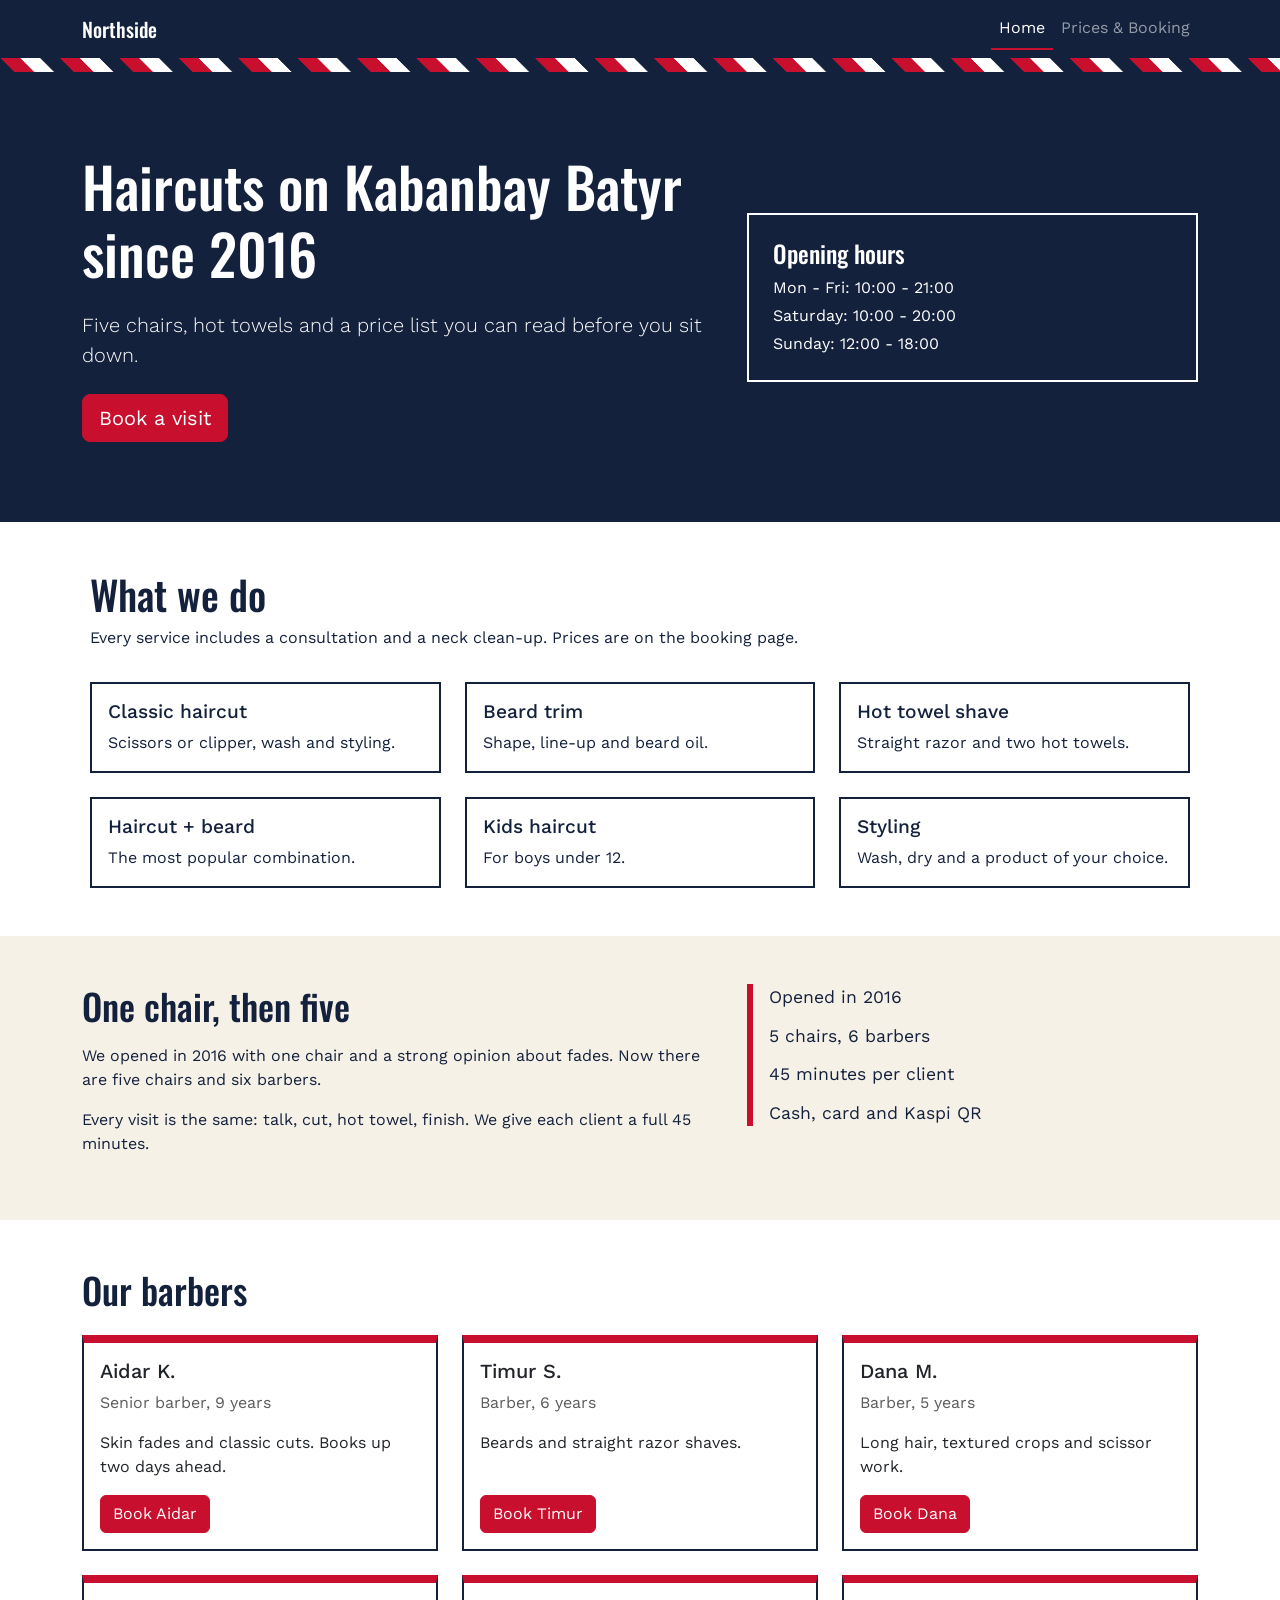
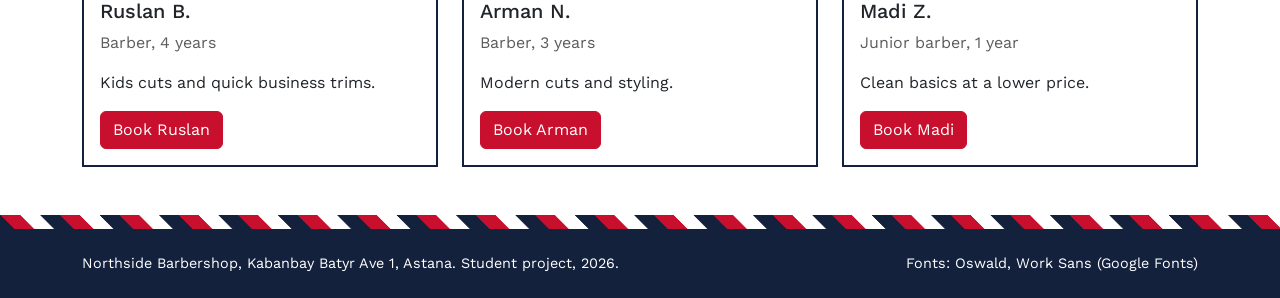
==== index.html @ 6f3d5072 "Initial website" ====
<!DOCTYPE html>
<html lang="en">
<head>
  <meta charset="UTF-8">
  <meta name="viewport" content="width=device-width, initial-scale=1">
  <title>Northside Barbershop | Astana</title>
  <link href="https://fonts.googleapis.com/css2?family=Oswald:wght@500&family=Work+Sans:wght@400;600&display=swap" rel="stylesheet">
  <link href="https://cdn.jsdelivr.net/npm/bootstrap@5.3.3/dist/css/bootstrap.min.css" rel="stylesheet">
  <link rel="stylesheet" href="css/style.css">
</head>
<body>

  <!-- ===== NAVBAR (Bootstrap). Same on both pages. Menu button on a phone, links in a row from 768px ===== -->
  <header>
    <nav class="navbar navbar-expand-md navbar-dark bg-dark-blue">
      <div class="container">
        <a class="navbar-brand" href="index.html">Northside</a>
        <button class="navbar-toggler" type="button" data-bs-toggle="collapse" data-bs-target="#menu" aria-label="Menu">
          <span class="navbar-toggler-icon"></span>
        </button>
        <div class="collapse navbar-collapse" id="menu">
          <ul class="navbar-nav ms-auto">
            <li class="nav-item"><a class="nav-link active" href="index.html">Home</a></li>
            <li class="nav-item"><a class="nav-link" href="booking.html">Prices &amp; Booking</a></li>
          </ul>
        </div>
      </div>
    </nav>
  </header>
  <div class="stripe"></div>

  <main>

    <!-- ===== HERO (Bootstrap grid): text 7 of 12 columns, hours 5 of 12 (from 768px) ===== -->
    <section class="hero">
      <div class="container">
        <div class="row align-items-center">
          <div class="col-12 col-md-7">
            <h1>Haircuts on Kabanbay Batyr since 2016</h1>
            <p class="lead my-4">Five chairs, hot towels and a price list you can read before you sit down.</p>
            <a href="booking.html#booking" class="btn btn-red btn-lg">Book a visit</a>
            <!-- d-md-none: this button is shown ONLY on a phone -->
            <a href="tel:+77000000000" class="btn btn-light btn-lg d-md-none">Call us</a>
          </div>
          <!-- d-none d-md-block: this box is HIDDEN on a phone -->
          <div class="col-md-5 d-none d-md-block">
            <div class="hours">
              <h2 class="h4">Opening hours</h2>
              <p class="mb-1">Mon - Fri: 10:00 - 21:00</p>
              <p class="mb-1">Saturday: 10:00 - 20:00</p>
              <p class="mb-0">Sunday: 12:00 - 18:00</p>
            </div>
          </div>
        </div>
      </div>
    </section>

    <!-- ===== SERVICES: my own CSS (Grid + media queries), NO Bootstrap classes here ===== -->
    <section class="services">
      <div class="services-box">
        <h2>What we do</h2>
        <p class="services-lead">Every service includes a consultation and a neck clean-up. Prices are on the booking page.</p>
        <div class="services-list">
          <div class="service"><h3>Classic haircut</h3><p>Scissors or clipper, wash and styling.</p></div>
          <div class="service"><h3>Beard trim</h3><p>Shape, line-up and beard oil.</p></div>
          <div class="service"><h3>Hot towel shave</h3><p>Straight razor and two hot towels.</p></div>
          <div class="service"><h3>Haircut + beard</h3><p>The most popular combination.</p></div>
          <div class="service"><h3>Kids haircut</h3><p>For boys under 12.</p></div>
          <div class="service"><h3>Styling</h3><p>Wash, dry and a product of your choice.</p></div>
        </div>
      </div>
    </section>

    <!-- ===== ABOUT (Bootstrap grid): 2 columns, one under another on a phone ===== -->
    <section class="py-5">
      <div class="container">
        <div class="row">
          <div class="col-12 col-md-7">
            <h2 class="mb-3">One chair, then five</h2>
            <p>We opened in 2016 with one chair and a strong opinion about fades. Now there are five chairs and six barbers.</p>
            <p>Every visit is the same: talk, cut, hot towel, finish. We give each client a full 45 minutes.</p>
          </div>
          <div class="col-12 col-md-5 mt-4 mt-md-0">
            <ul class="facts">
              <li>Opened in 2016</li>
              <li>5 chairs, 6 barbers</li>
              <li>45 minutes per client</li>
              <li>Cash, card and Kaspi QR</li>
            </ul>
          </div>
        </div>
      </div>
    </section>

    <!-- ===== BARBERS (Bootstrap cards): 1 per row on a phone, 2 from 768px, 3 from 992px ===== -->
    <section class="py-5 bg-white">
      <div class="container">
        <h2 class="mb-4">Our barbers</h2>
        <div class="row row-cols-1 row-cols-md-2 row-cols-lg-3 g-4">

          <div class="col">
            <div class="card barber h-100">
              <div class="card-body">
                <h3 class="h5">Aidar K.</h3>
                <p class="role">Senior barber, 9 years</p>
                <p>Skin fades and classic cuts. Books up two days ahead.</p>
                <a href="booking.html#booking" class="btn btn-red">Book Aidar</a>
              </div>
            </div>
          </div>

          <div class="col">
            <div class="card barber h-100">
              <div class="card-body">
                <h3 class="h5">Timur S.</h3>
                <p class="role">Barber, 6 years</p>
                <p>Beards and straight razor shaves.</p>
                <a href="booking.html#booking" class="btn btn-red">Book Timur</a>
              </div>
            </div>
          </div>

          <div class="col">
            <div class="card barber h-100">
              <div class="card-body">
                <h3 class="h5">Dana M.</h3>
                <p class="role">Barber, 5 years</p>
                <p>Long hair, textured crops and scissor work.</p>
                <a href="booking.html#booking" class="btn btn-red">Book Dana</a>
              </div>
            </div>
          </div>

          <div class="col">
            <div class="card barber h-100">
              <div class="card-body">
                <h3 class="h5">Ruslan B.</h3>
                <p class="role">Barber, 4 years</p>
                <p>Kids cuts and quick business trims.</p>
                <a href="booking.html#booking" class="btn btn-red">Book Ruslan</a>
              </div>
            </div>
          </div>

          <div class="col">
            <div class="card barber h-100">
              <div class="card-body">
                <h3 class="h5">Arman N.</h3>
                <p class="role">Barber, 3 years</p>
                <p>Modern cuts and styling.</p>
                <a href="booking.html#booking" class="btn btn-red">Book Arman</a>
              </div>
            </div>
          </div>

          <div class="col">
            <div class="card barber h-100">
              <div class="card-body">
                <h3 class="h5">Madi Z.</h3>
                <p class="role">Junior barber, 1 year</p>
                <p>Clean basics at a lower price.</p>
                <a href="booking.html#booking" class="btn btn-red">Book Madi</a>
              </div>
            </div>
          </div>

        </div>
      </div>
    </section>

  </main>

  <!-- ===== FOOTER ===== -->
  <div class="stripe"></div>
  <footer>
    <div class="container d-flex flex-column flex-md-row justify-content-between gap-2">
      <span>Northside Barbershop, Kabanbay Batyr Ave 1, Astana. Student project, 2026.</span>
      <span>Fonts: Oswald, Work Sans (Google Fonts)</span>
    </div>
  </footer>

  <script src="https://cdn.jsdelivr.net/npm/bootstrap@5.3.3/dist/js/bootstrap.bundle.min.js"></script>
</body>
</html>
---- css/style.css ----
/* =====================================================
   Northside Barbershop - one stylesheet for both pages.
   The order of this file = the order of the page from top to bottom.

   1. Colors and fonts
   2. Navbar and buttons
   3. Stripe (barber pole, animated)
   4. Hero
   5. Services   <- my own Grid + media queries
   6. About
   7. Barbers
   8. Prices (table)
   9. Booking (form and contacts)
   10. FAQ
   11. Footer
   ===================================================== */


/* ---------- 1. Colors and fonts ---------- */
body {
  font-family: "Work Sans", Arial, sans-serif;
  background-color: #f6f1e7;
  color: #14213d;
}

/* headings use the second font */
h1, h2, legend, .navbar-brand {
  font-family: "Oswald", Arial, sans-serif;
  font-weight: 500;
}
h1 { font-size: 2.25rem; }
h2 { font-size: 1.75rem; }


/* ---------- 2. Navbar and buttons ---------- */
.bg-dark-blue {
  background-color: #14213d;
}

.btn-red {
  background-color: #c8102e;
  border-color: #c8102e;
  color: white;
  transition: 0.3s;          /* the color changes smoothly */
}
.btn-red:hover {
  background-color: #14213d;
  border-color: #14213d;
  color: white;
}

/* link of the current page */
.nav-link.active {
  border-bottom: 2px solid #c8102e;
}


/* ---------- 3. Stripe: barber pole with a running animation ---------- */
.stripe {
  height: 14px;
  /* red, white and blue stripes, 14px each */
  background: repeating-linear-gradient(
    45deg,
    #c8102e 0px, #c8102e 14px,
    white 14px, white 28px,
    #14213d 28px, #14213d 42px
  );
  background-size: 59.4px 59.4px;               /* size of one pattern */
  animation: stripe-move 1.5s linear infinite;  /* run "stripe-move" again and again */
}

/* the animation: move the stripes to the right by one pattern */
@keyframes stripe-move {
  to { background-position: 59.4px 0; }
}


/* ---------- 4. Hero ---------- */
.hero {
  background-color: #14213d;
  color: white;
  padding: 3rem 0;
}

/* opening hours box (hidden on a phone in the HTML) */
.hours {
  border: 2px solid white;
  padding: 1.5rem;
}


/* ---------- 5. Services: my own CSS Grid + media queries ----------
   Mobile-first: the base styles are for a phone (1 column).
   Then @media (min-width) changes the layout on wider screens. */

/* phone: 1 column */
.services {
  background-color: white;
  padding: 3rem 1rem;
}
.services-box {
  max-width: 1100px;
  margin: 0 auto;
}
.services h2 {
  text-align: center;
}
.services-lead {
  text-align: center;
}
.services-list {
  display: grid;
  grid-template-columns: 1fr;
  gap: 1rem;
  margin-top: 2rem;
}
.service {
  border: 2px solid #14213d;
  padding: 1rem;
}
.service h3 {
  font-size: 1.2rem;
}
.service p {
  margin: 0;
}

/* tablet: 2 columns */
@media (min-width: 768px) {
  .services-list {
    grid-template-columns: 1fr 1fr;
    gap: 1.5rem;
  }
}

/* laptop: 3 columns, bigger heading on the left */
@media (min-width: 1024px) {
  .services-list {
    grid-template-columns: 1fr 1fr 1fr;
  }
  .services h2 {
    font-size: 2.5rem;
    text-align: left;
  }
  .services-lead {
    text-align: left;
  }
}


/* ---------- 6. About ---------- */
.facts {
  list-style: none;
  padding-left: 1rem;
  margin: 0;
  border-left: 6px solid #c8102e;
}
.facts li {
  margin-bottom: 0.75rem;
  font-size: 1.1rem;
}


/* ---------- 7. Barbers (Bootstrap cards with my colors) ---------- */
.barber {
  border: 2px solid #14213d;
  border-top: 8px solid #c8102e;
  border-radius: 0;
  transition: 0.3s;
}
/* hover: the border and the background change smoothly */
.barber:hover {
  border-color: #c8102e;
  background-color: #f6f1e7;
}
/* Flexbox: the button goes to the bottom of every card */
.barber .card-body {
  display: flex;
  flex-direction: column;
}
.barber .btn {
  margin-top: auto;
  align-self: flex-start;
}
.role {
  color: #5c5c5c;
}


/* ---------- 8. Prices (table) ---------- */
table {
  width: 100%;
  border-collapse: collapse;
  background-color: white;
}
th, td {
  padding: 0.75rem;
  text-align: left;
  border: 1px solid #14213d;
}
thead th {
  background-color: #14213d;
  color: white;
}
td:last-child {
  text-align: right;        /* prices on the right */
}
tbody tr:hover {
  background-color: #f6f1e7;
}
tfoot td {
  font-weight: 600;
  background-color: #f6f1e7;
}


/* ---------- 9. Booking: form and contacts ---------- */
fieldset {
  border: 2px solid #14213d;
  padding: 1rem 1.25rem;
}
legend {
  font-size: 1.25rem;
}

/* visible focus: the active field gets a red border */
.form-control:focus,
.form-select:focus {
  border-color: #c8102e;
  box-shadow: 0 0 0 3px #f2b8c0;
}
.form-check-input:checked {
  background-color: #c8102e;
  border-color: #c8102e;
}

.contacts {
  background-color: #14213d;
  color: white;
  padding: 1.5rem;
}
/* Flexbox: the day is on the left, the time is on the right */
.hours-line {
  display: flex;
  justify-content: space-between;
  margin-bottom: 0.5rem;
}


/* ---------- 10. FAQ (Bootstrap accordion with my colors) ---------- */
.accordion-button:not(.collapsed) {
  background-color: #f6f1e7;
  color: #14213d;
}


/* ---------- 11. Footer ---------- */
footer {
  background-color: #14213d;
  color: white;
  padding: 1.5rem 0;
  font-size: 0.9rem;
}


/* ---------- Bigger screens (laptop, from 992px) ---------- */
@media (min-width: 992px) {
  h1 { font-size: 3.5rem; }
  h2 { font-size: 2.25rem; }
  .hero { padding: 5rem 0; }
}
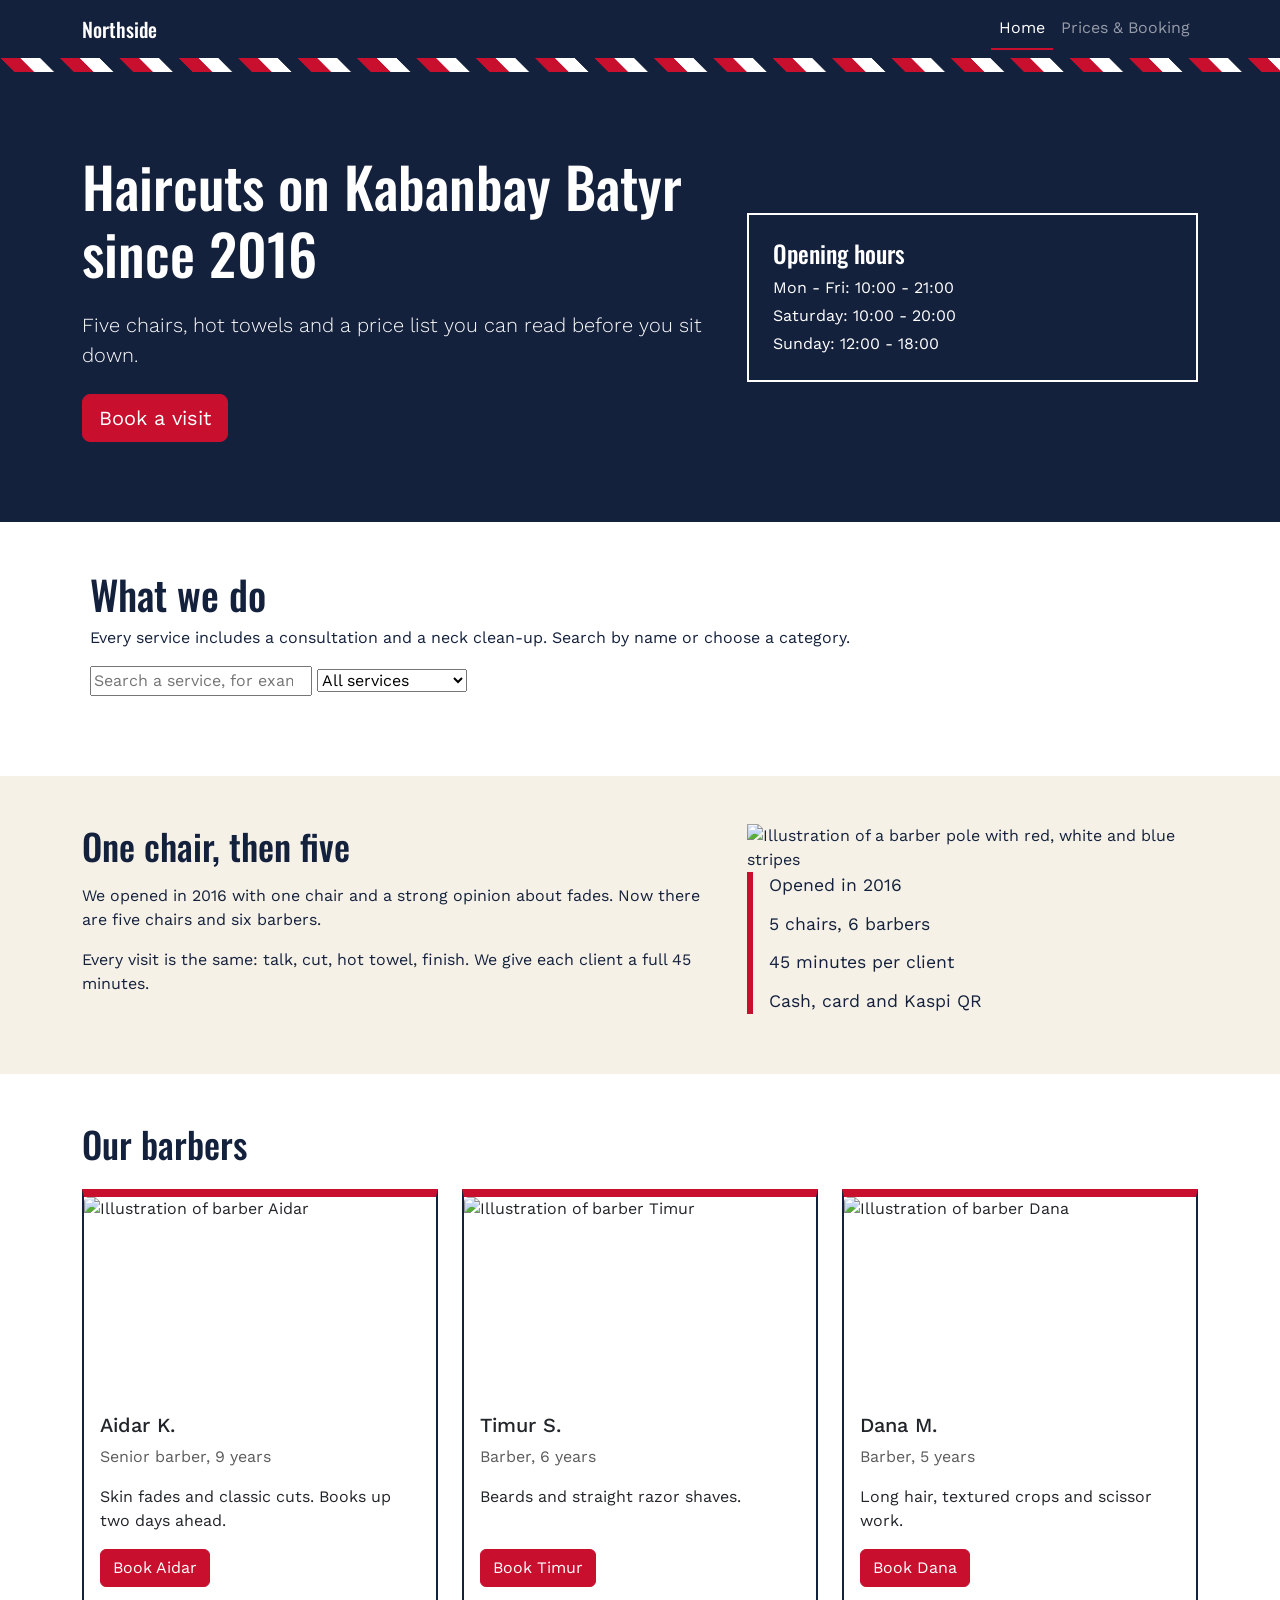
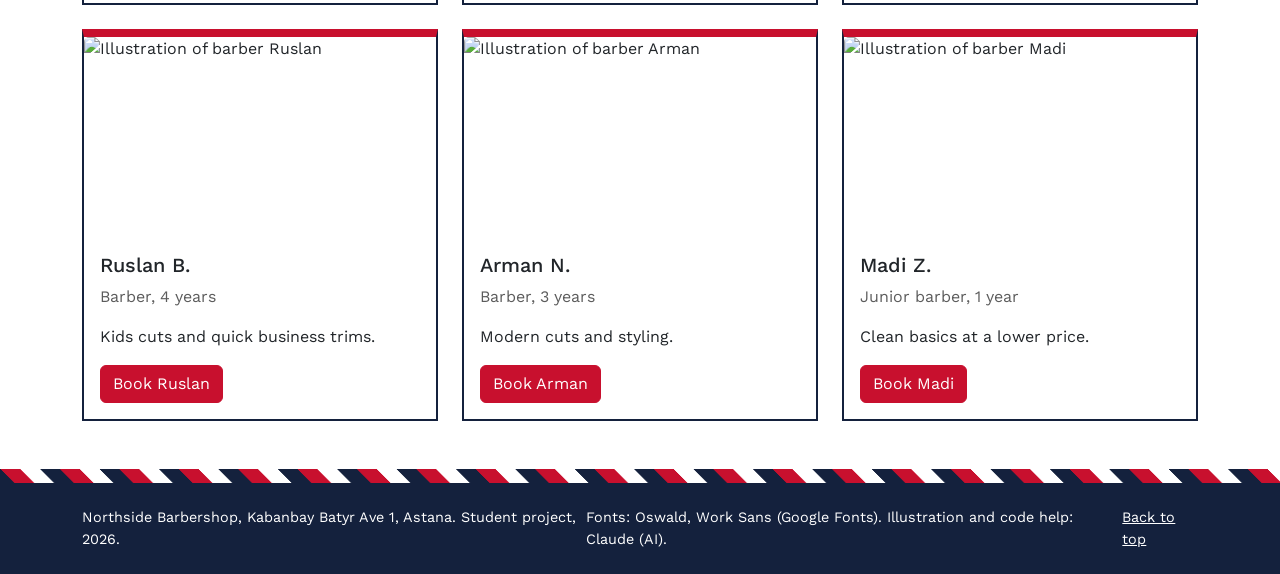
==== commit d8a1bbab: "commit new booking and index" ====
--- a/index.html
+++ b/index.html
@@ -11,7 +11,7 @@
 <body>
 
   <!-- ===== NAVBAR (Bootstrap). Same on both pages. Menu button on a phone, links in a row from 768px ===== -->
-  <header>
+  <header id="top">
     <nav class="navbar navbar-expand-md navbar-dark bg-dark-blue">
       <div class="container">
         <a class="navbar-brand" href="index.html">Northside</a>
@@ -55,19 +55,23 @@
       </div>
     </section>
 
-    <!-- ===== SERVICES: my own CSS (Grid + media queries), NO Bootstrap classes here ===== -->
+    <!-- ===== SERVICES: my own CSS (Grid + media queries), NO Bootstrap classes here.
+         The cards are NOT written here: home.js builds them from the array in services.js ===== -->
     <section class="services">
       <div class="services-box">
         <h2>What we do</h2>
-        <p class="services-lead">Every service includes a consultation and a neck clean-up. Prices are on the booking page.</p>
-        <div class="services-list">
-          <div class="service"><h3>Classic haircut</h3><p>Scissors or clipper, wash and styling.</p></div>
-          <div class="service"><h3>Beard trim</h3><p>Shape, line-up and beard oil.</p></div>
-          <div class="service"><h3>Hot towel shave</h3><p>Straight razor and two hot towels.</p></div>
-          <div class="service"><h3>Haircut + beard</h3><p>The most popular combination.</p></div>
-          <div class="service"><h3>Kids haircut</h3><p>For boys under 12.</p></div>
-          <div class="service"><h3>Styling</h3><p>Wash, dry and a product of your choice.</p></div>
-        </div>
+        <p class="services-lead">Every service includes a consultation and a neck clean-up. Search by name or choose a category.</p>
+        <div class="services-tools">
+          <input type="search" id="service-search" class="tool" placeholder="Search a service, for example beard" aria-label="Search a service">
+          <select id="service-category" class="tool" aria-label="Choose a category">
+            <option value="all">All services</option>
+            <option value="haircut">Haircuts</option>
+            <option value="beard">Beard and shave</option>
+            <option value="styling">Styling</option>
+          </select>
+        </div>
+        <div id="services-list" class="services-list"></div>
+        <p id="no-result" class="no-result" hidden>Nothing found. Try another word or choose "All services".</p>
       </div>
     </section>
 
@@ -81,12 +85,16 @@
             <p>Every visit is the same: talk, cut, hot towel, finish. We give each client a full 45 minutes.</p>
           </div>
           <div class="col-12 col-md-5 mt-4 mt-md-0">
-            <ul class="facts">
-              <li>Opened in 2016</li>
-              <li>5 chairs, 6 barbers</li>
-              <li>45 minutes per client</li>
-              <li>Cash, card and Kaspi QR</li>
-            </ul>
+            <!-- own Flexbox: the picture and the list are in one line -->
+            <div class="about-side">
+              <img src="images/barber-pole.svg" alt="Illustration of a barber pole with red, white and blue stripes" class="pole" width="80" height="200">
+              <ul class="facts">
+                <li>Opened in 2016</li>
+                <li>5 chairs, 6 barbers</li>
+                <li>45 minutes per client</li>
+                <li>Cash, card and Kaspi QR</li>
+              </ul>
+            </div>
           </div>
         </div>
       </div>
@@ -100,7 +108,8 @@
 
           <div class="col">
             <div class="card barber h-100">
-              <div class="card-body">
+              <img src="images/barbers/aidar.svg" class="card-img-top barber-photo" alt="Illustration of barber Aidar" width="200" height="200">
+                <div class="card-body">
                 <h3 class="h5">Aidar K.</h3>
                 <p class="role">Senior barber, 9 years</p>
                 <p>Skin fades and classic cuts. Books up two days ahead.</p>
@@ -111,7 +120,8 @@
 
           <div class="col">
             <div class="card barber h-100">
-              <div class="card-body">
+              <img src="images/barbers/timur.svg" class="card-img-top barber-photo" alt="Illustration of barber Timur" width="200" height="200">
+                <div class="card-body">
                 <h3 class="h5">Timur S.</h3>
                 <p class="role">Barber, 6 years</p>
                 <p>Beards and straight razor shaves.</p>
@@ -122,7 +132,8 @@
 
           <div class="col">
             <div class="card barber h-100">
-              <div class="card-body">
+              <img src="images/barbers/dana.svg" class="card-img-top barber-photo" alt="Illustration of barber Dana" width="200" height="200">
+                <div class="card-body">
                 <h3 class="h5">Dana M.</h3>
                 <p class="role">Barber, 5 years</p>
                 <p>Long hair, textured crops and scissor work.</p>
@@ -133,7 +144,8 @@
 
           <div class="col">
             <div class="card barber h-100">
-              <div class="card-body">
+              <img src="images/barbers/ruslan.svg" class="card-img-top barber-photo" alt="Illustration of barber Ruslan" width="200" height="200">
+                <div class="card-body">
                 <h3 class="h5">Ruslan B.</h3>
                 <p class="role">Barber, 4 years</p>
                 <p>Kids cuts and quick business trims.</p>
@@ -144,7 +156,8 @@
 
           <div class="col">
             <div class="card barber h-100">
-              <div class="card-body">
+              <img src="images/barbers/arman.svg" class="card-img-top barber-photo" alt="Illustration of barber Arman" width="200" height="200">
+                <div class="card-body">
                 <h3 class="h5">Arman N.</h3>
                 <p class="role">Barber, 3 years</p>
                 <p>Modern cuts and styling.</p>
@@ -155,7 +168,8 @@
 
           <div class="col">
             <div class="card barber h-100">
-              <div class="card-body">
+              <img src="images/barbers/madi.svg" class="card-img-top barber-photo" alt="Illustration of barber Madi" width="200" height="200">
+                <div class="card-body">
                 <h3 class="h5">Madi Z.</h3>
                 <p class="role">Junior barber, 1 year</p>
                 <p>Clean basics at a lower price.</p>
@@ -175,10 +189,15 @@
   <footer>
     <div class="container d-flex flex-column flex-md-row justify-content-between gap-2">
       <span>Northside Barbershop, Kabanbay Batyr Ave 1, Astana. Student project, 2026.</span>
-      <span>Fonts: Oswald, Work Sans (Google Fonts)</span>
+      <span>Fonts: Oswald, Work Sans (Google Fonts). Illustration and code help: Claude (AI).</span>
+      <a href="#top" class="scroll-link text-white">Back to top</a>
     </div>
   </footer>
 
+  <script src="https://code.jquery.com/jquery-3.7.1.min.js"></script>
   <script src="https://cdn.jsdelivr.net/npm/bootstrap@5.3.3/dist/js/bootstrap.bundle.min.js"></script>
+  <script src="js/services.js"></script>
+  <script src="js/main.js"></script>
+  <script src="js/home.js"></script>
 </body>
 </html>
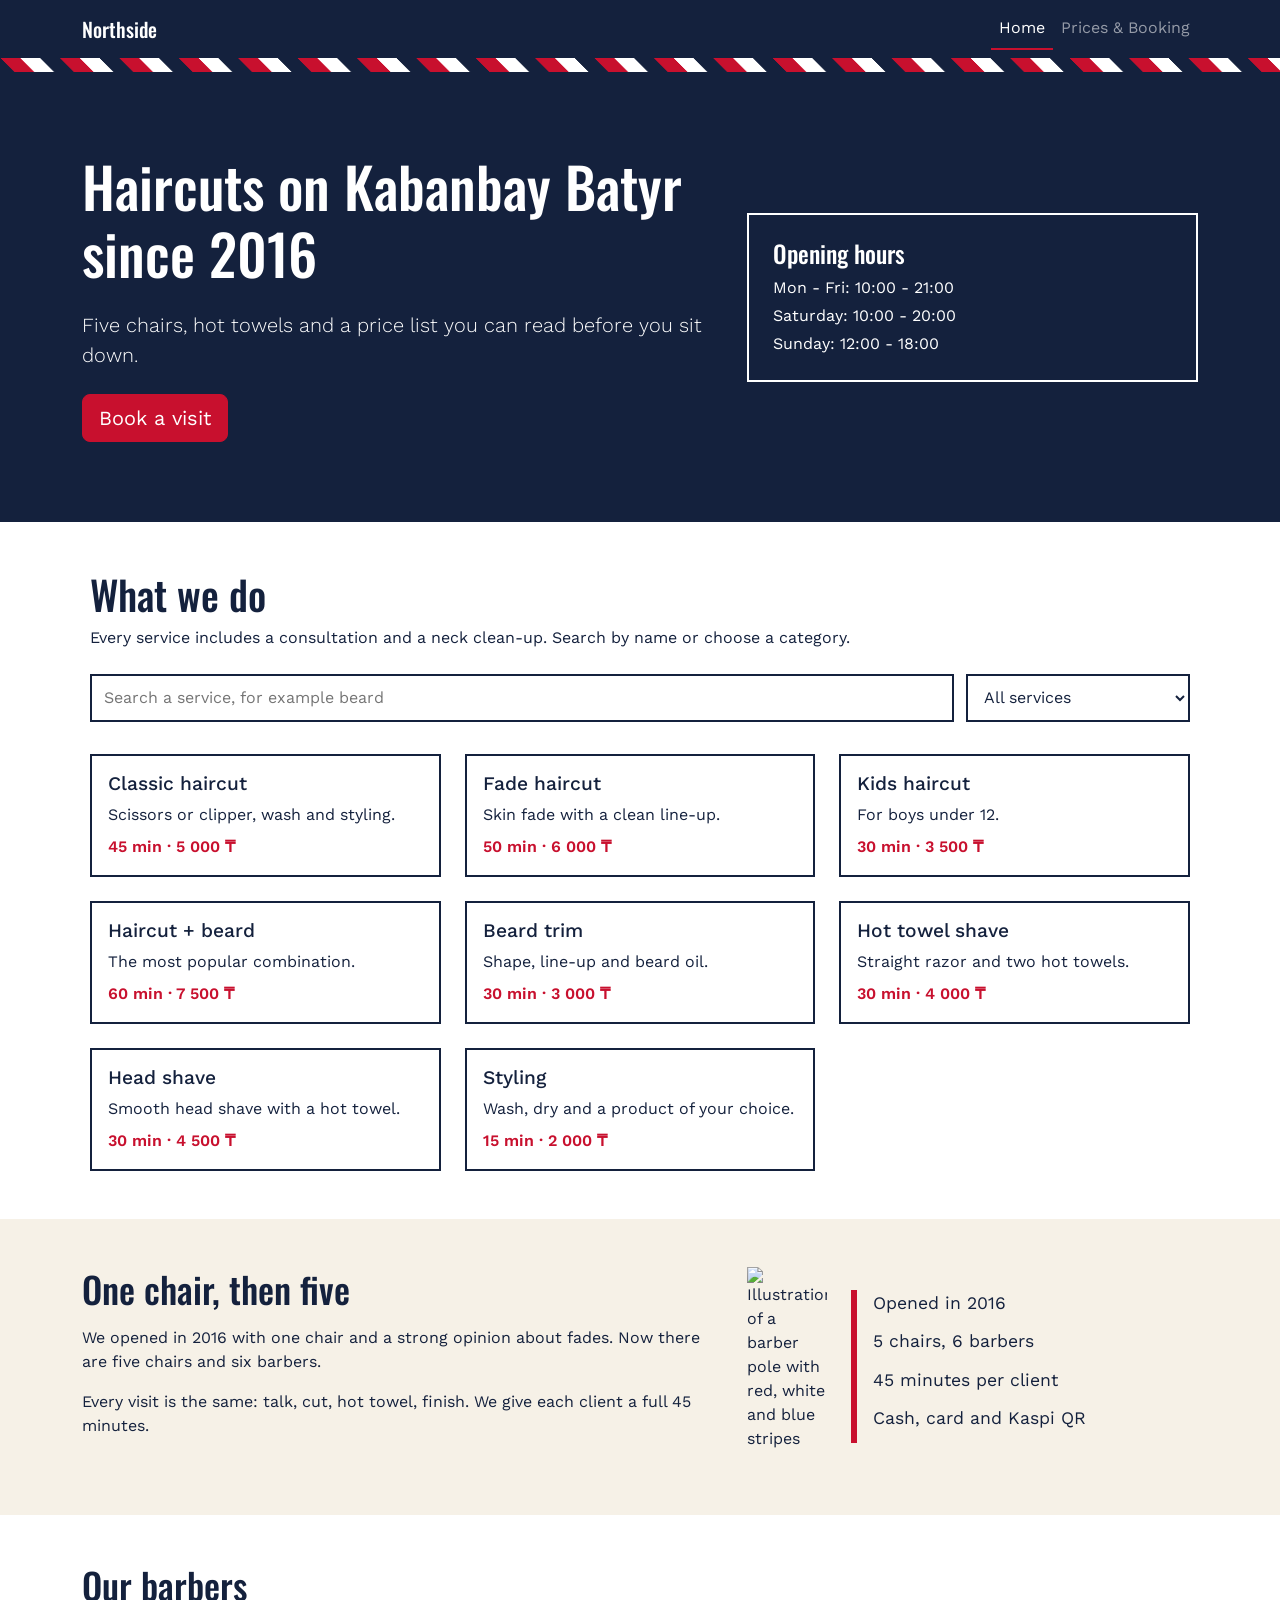
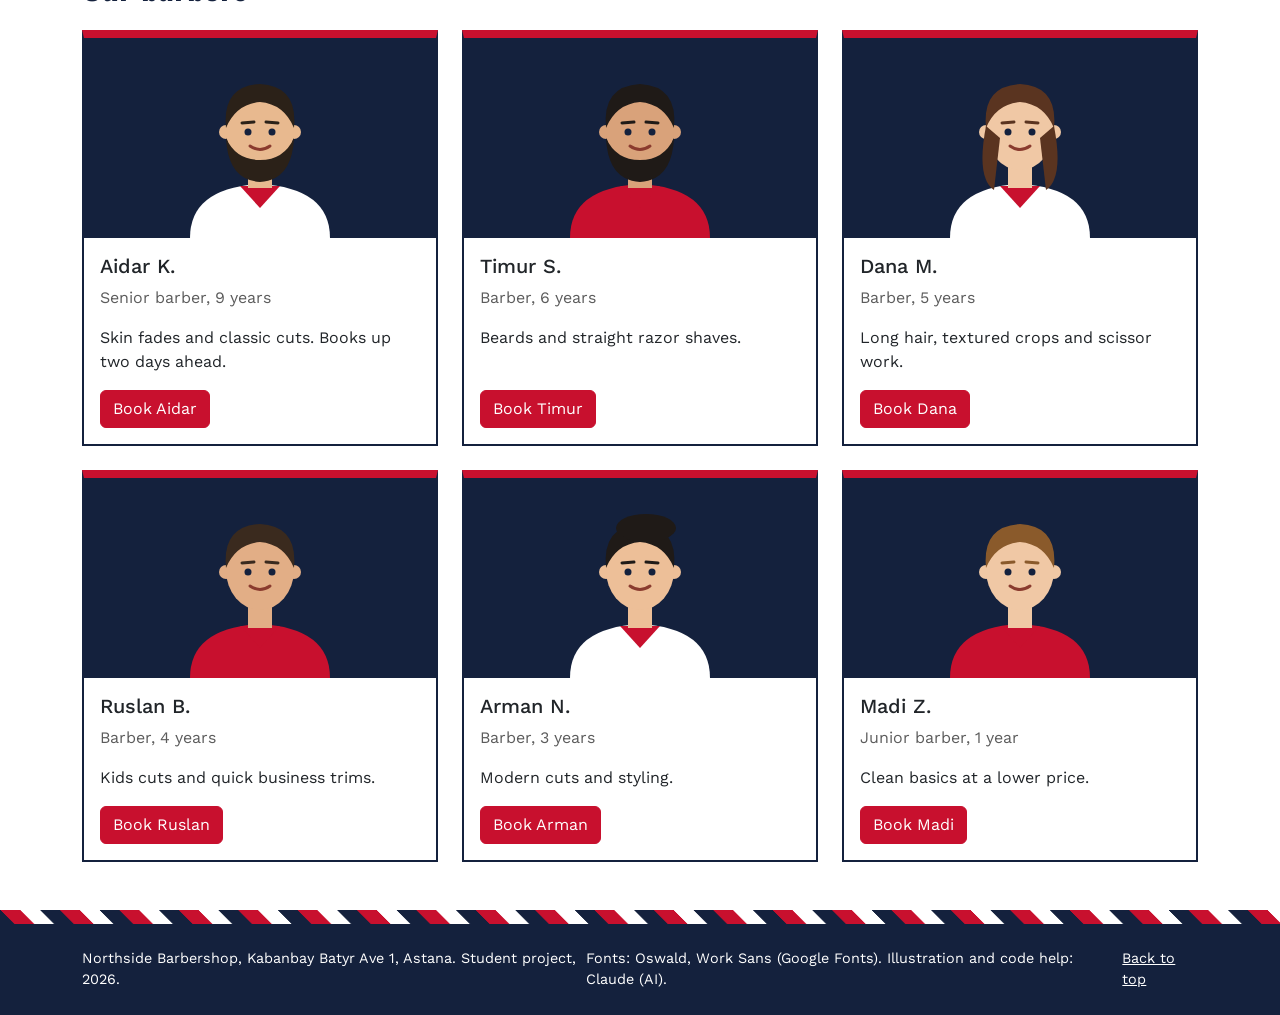
==== commit a294f23a: "some correction for images" ====
--- a/index.html
+++ b/index.html
@@ -108,7 +108,7 @@
 
           <div class="col">
             <div class="card barber h-100">
-              <img src="images/barbers/aidar.svg" class="card-img-top barber-photo" alt="Illustration of barber Aidar" width="200" height="200">
+              <img src="images/aidar.svg" class="card-img-top barber-photo" alt="Illustration of barber Aidar" width="200" height="200">
                 <div class="card-body">
                 <h3 class="h5">Aidar K.</h3>
                 <p class="role">Senior barber, 9 years</p>
@@ -120,7 +120,7 @@
 
           <div class="col">
             <div class="card barber h-100">
-              <img src="images/barbers/timur.svg" class="card-img-top barber-photo" alt="Illustration of barber Timur" width="200" height="200">
+              <img src="images/timur.svg" class="card-img-top barber-photo" alt="Illustration of barber Timur" width="200" height="200">
                 <div class="card-body">
                 <h3 class="h5">Timur S.</h3>
                 <p class="role">Barber, 6 years</p>
@@ -132,7 +132,7 @@
 
           <div class="col">
             <div class="card barber h-100">
-              <img src="images/barbers/dana.svg" class="card-img-top barber-photo" alt="Illustration of barber Dana" width="200" height="200">
+              <img src="images/dana.svg" class="card-img-top barber-photo" alt="Illustration of barber Dana" width="200" height="200">
                 <div class="card-body">
                 <h3 class="h5">Dana M.</h3>
                 <p class="role">Barber, 5 years</p>
@@ -144,7 +144,7 @@
 
           <div class="col">
             <div class="card barber h-100">
-              <img src="images/barbers/ruslan.svg" class="card-img-top barber-photo" alt="Illustration of barber Ruslan" width="200" height="200">
+              <img src="images/ruslan.svg" class="card-img-top barber-photo" alt="Illustration of barber Ruslan" width="200" height="200">
                 <div class="card-body">
                 <h3 class="h5">Ruslan B.</h3>
                 <p class="role">Barber, 4 years</p>
@@ -156,7 +156,7 @@
 
           <div class="col">
             <div class="card barber h-100">
-              <img src="images/barbers/arman.svg" class="card-img-top barber-photo" alt="Illustration of barber Arman" width="200" height="200">
+              <img src="images/arman.svg" class="card-img-top barber-photo" alt="Illustration of barber Arman" width="200" height="200">
                 <div class="card-body">
                 <h3 class="h5">Arman N.</h3>
                 <p class="role">Barber, 3 years</p>
@@ -168,7 +168,7 @@
 
           <div class="col">
             <div class="card barber h-100">
-              <img src="images/barbers/madi.svg" class="card-img-top barber-photo" alt="Illustration of barber Madi" width="200" height="200">
+              <img src="images/madi.svg" class="card-img-top barber-photo" alt="Illustration of barber Madi" width="200" height="200">
                 <div class="card-body">
                 <h3 class="h5">Madi Z.</h3>
                 <p class="role">Junior barber, 1 year</p>
--- a/css/style.css
+++ b/css/style.css
@@ -13,6 +13,7 @@
    9. Booking (form and contacts)
    10. FAQ
    11. Footer
+   12. Endterm: search, focus, form states, messages, picture
    ===================================================== */
 
 
@@ -263,6 +264,118 @@
 }
 
 
+/* ---------- 12. Endterm: search, focus, form states, messages, picture ---------- */
+
+/* jQuery makes the smooth scroll, so the browser's own smooth scroll must be off */
+:root {
+  scroll-behavior: auto;
+}
+
+/* visible focus when the visitor uses the Tab key */
+a:focus-visible,
+button:focus-visible,
+.tool:focus-visible {
+  outline: 3px solid #c8102e;
+  outline-offset: 3px;
+}
+.navbar a:focus-visible,
+.navbar-toggler:focus-visible,
+.hero a:focus-visible,
+footer a:focus-visible {
+  outline-color: white;     /* red is hard to see on dark blue */
+}
+
+/* services: search field and category (Flexbox) */
+.services-tools {
+  display: flex;
+  flex-direction: column;      /* phone: one under another */
+  gap: 0.75rem;
+  margin-top: 1.5rem;
+}
+.tool {
+  border: 2px solid #14213d;
+  border-radius: 0;
+  padding: 0.6rem 0.75rem;
+  font: inherit;
+  color: #14213d;
+  background-color: white;
+}
+.tool:focus {
+  border-color: #c8102e;
+}
+@media (min-width: 768px) {
+  .services-tools { flex-direction: row; }   /* tablet and laptop: in one line */
+  .services-tools input { flex: 1; }
+  .services-tools select { width: 14rem; }
+}
+
+/* service cards (made by home.js) */
+.service {
+  transition: 0.3s;
+}
+.service:hover {
+  border-color: #c8102e;
+  background-color: #f6f1e7;
+}
+.service .service-meta {
+  margin-top: 0.5rem;
+  font-weight: 600;
+  color: #c8102e;
+}
+.no-result {
+  text-align: center;
+  margin-top: 2rem;
+  font-size: 1.1rem;
+}
+
+/* form: error state (the classes is-invalid / invalid-feedback are from Bootstrap) */
+.form-control.is-invalid,
+.form-select.is-invalid {
+  border-color: #c8102e;
+}
+.invalid-feedback {
+  color: #c8102e;
+  font-weight: 600;
+}
+
+/* price under the service field */
+.summary {
+  border-left: 6px solid #c8102e;
+  padding-left: 1rem;
+  font-weight: 600;
+  margin-bottom: 1rem;
+}
+
+/* success message: hidden at the start, jQuery shows it */
+.success-box {
+  display: none;
+  margin-top: 1.5rem;
+  padding: 1rem 1.25rem;
+  background-color: #f6f1e7;
+  border: 2px solid #14213d;
+  border-left: 8px solid #c8102e;
+}
+
+/* barber pictures: the picture has the same dark blue background as the strip around it */
+.barber-photo {
+  height: 200px;
+  object-fit: contain;
+  background-color: #14213d;
+  border-radius: 0;
+}
+
+/* About: picture and facts in one line (Flexbox) */
+.about-side {
+  display: flex;
+  align-items: center;
+  gap: 1.5rem;
+}
+.pole {
+  width: 80px;
+  height: auto;
+}
+
+
 /* ---------- Bigger screens (laptop, from 992px) ---------- */
 @media (min-width: 992px) {
   h1 { font-size: 3.5rem; }
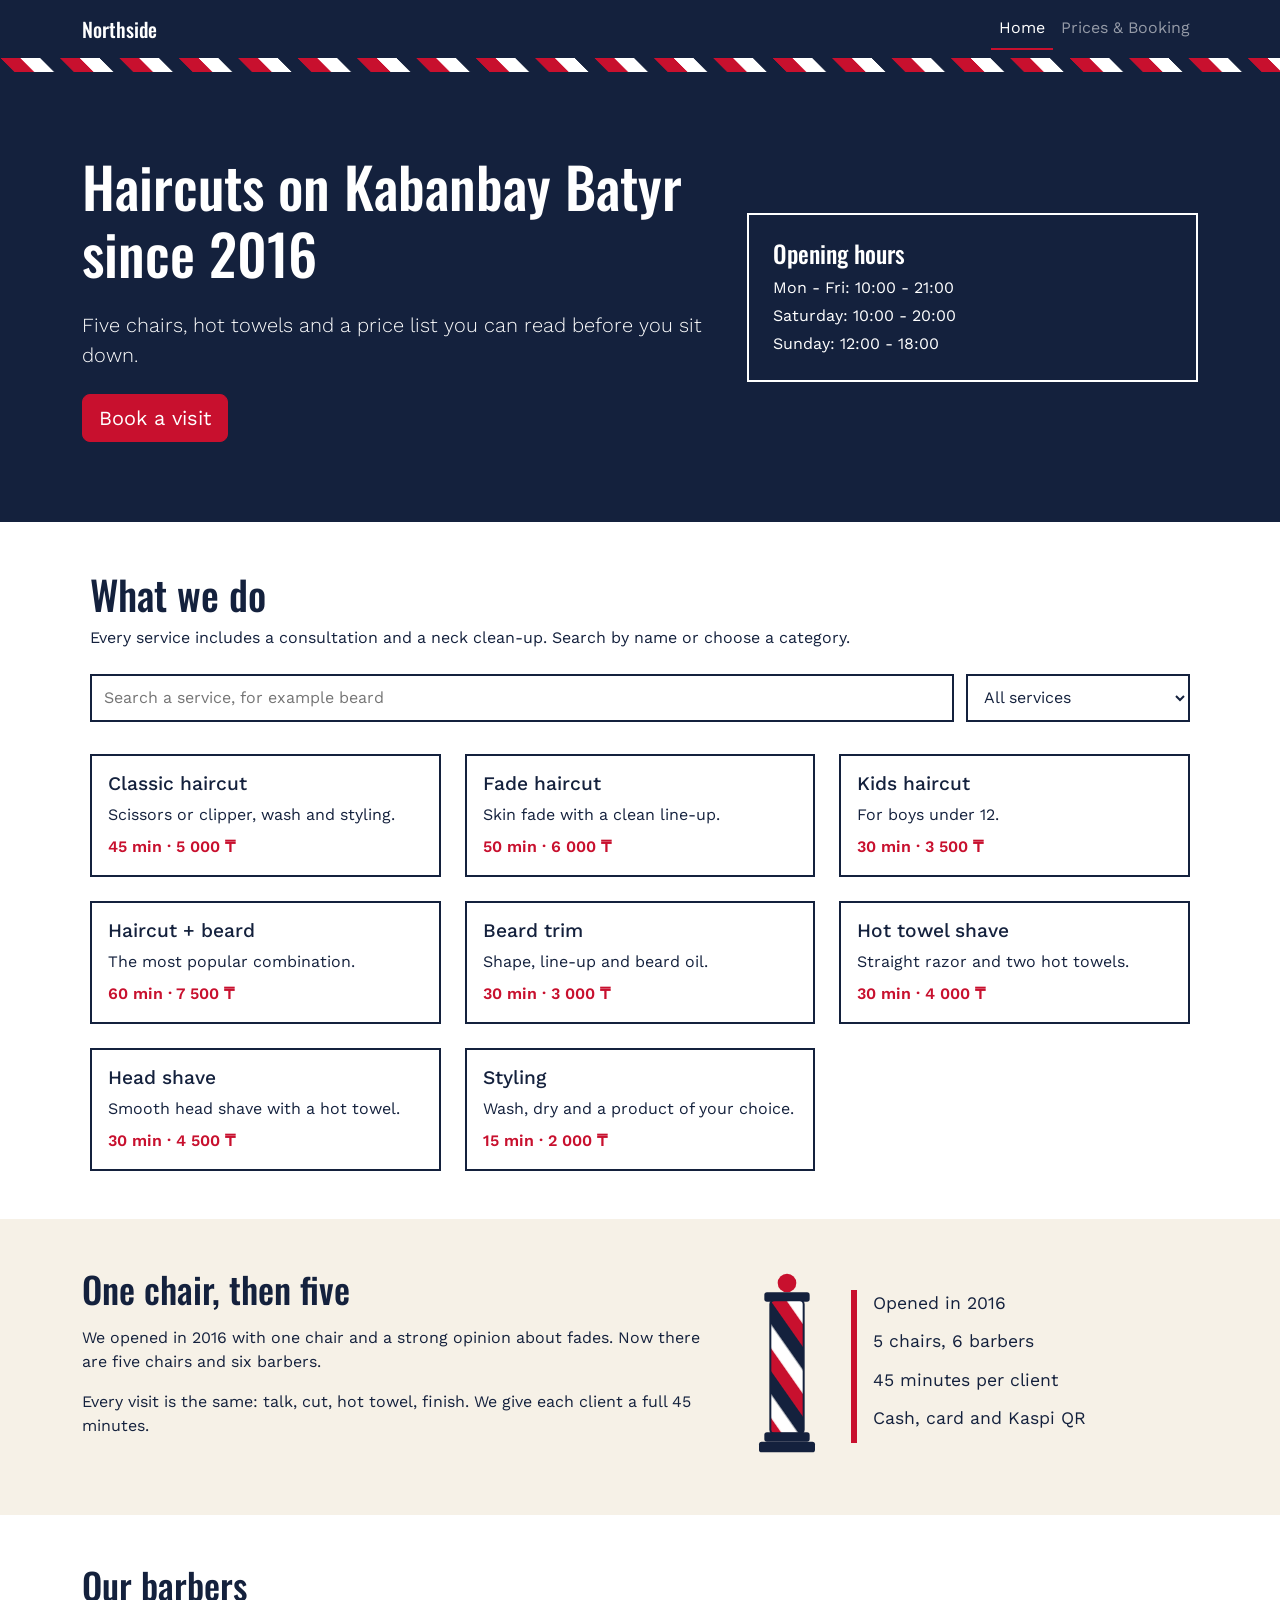
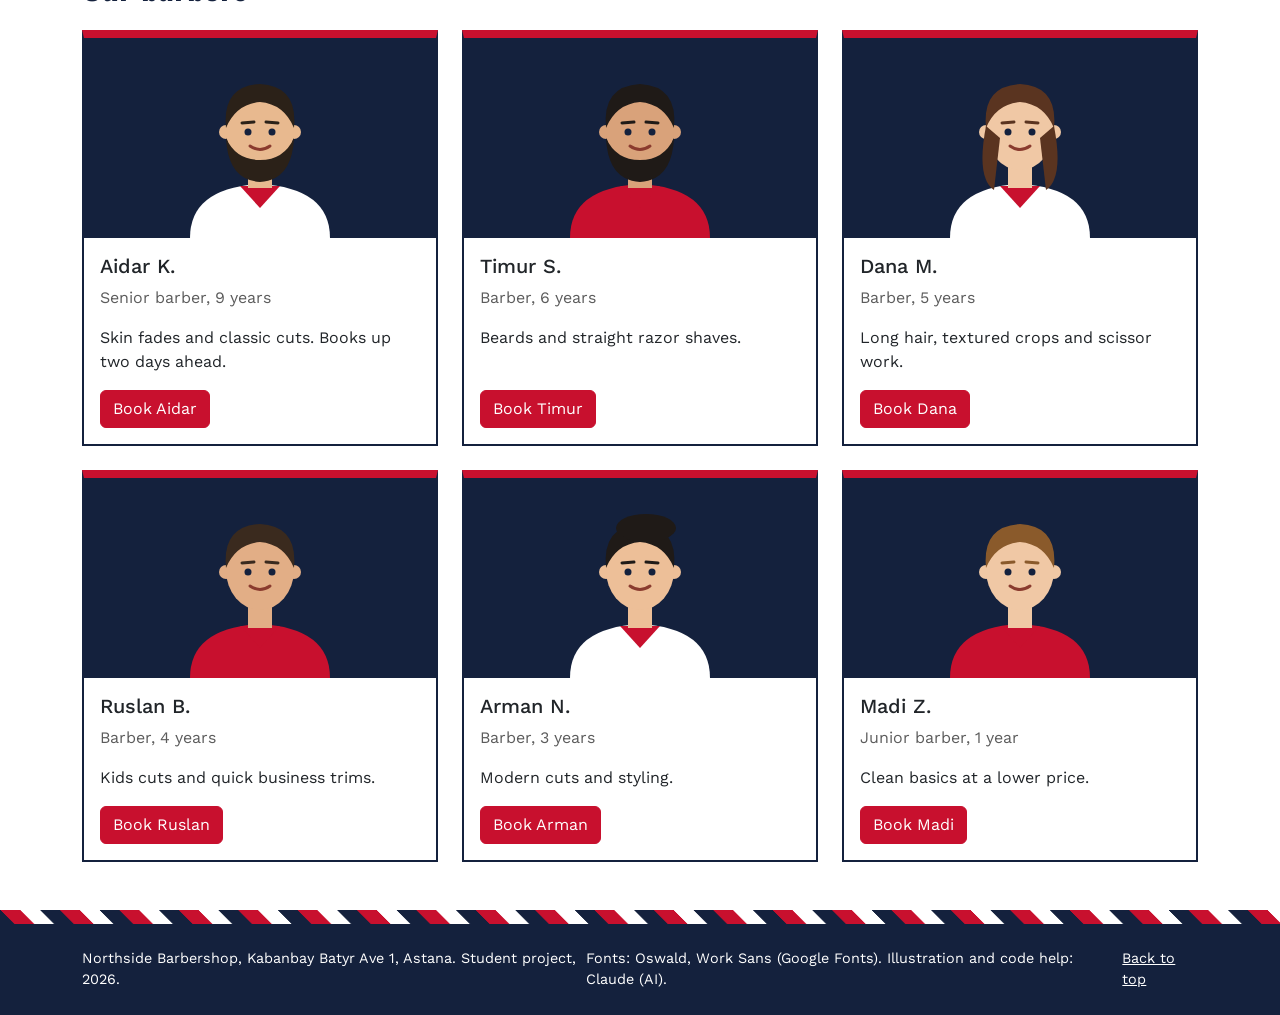
==== commit 671bd024: "fixing console error" ====
--- a/index.html
+++ b/index.html
@@ -6,6 +6,7 @@
   <title>Northside Barbershop | Astana</title>
   <link href="https://fonts.googleapis.com/css2?family=Oswald:wght@500&family=Work+Sans:wght@400;600&display=swap" rel="stylesheet">
   <link href="https://cdn.jsdelivr.net/npm/bootstrap@5.3.3/dist/css/bootstrap.min.css" rel="stylesheet">
+  <link rel="icon" type="image/svg+xml" href="images/barber-pole.svg">
   <link rel="stylesheet" href="css/style.css">
 </head>
 <body>
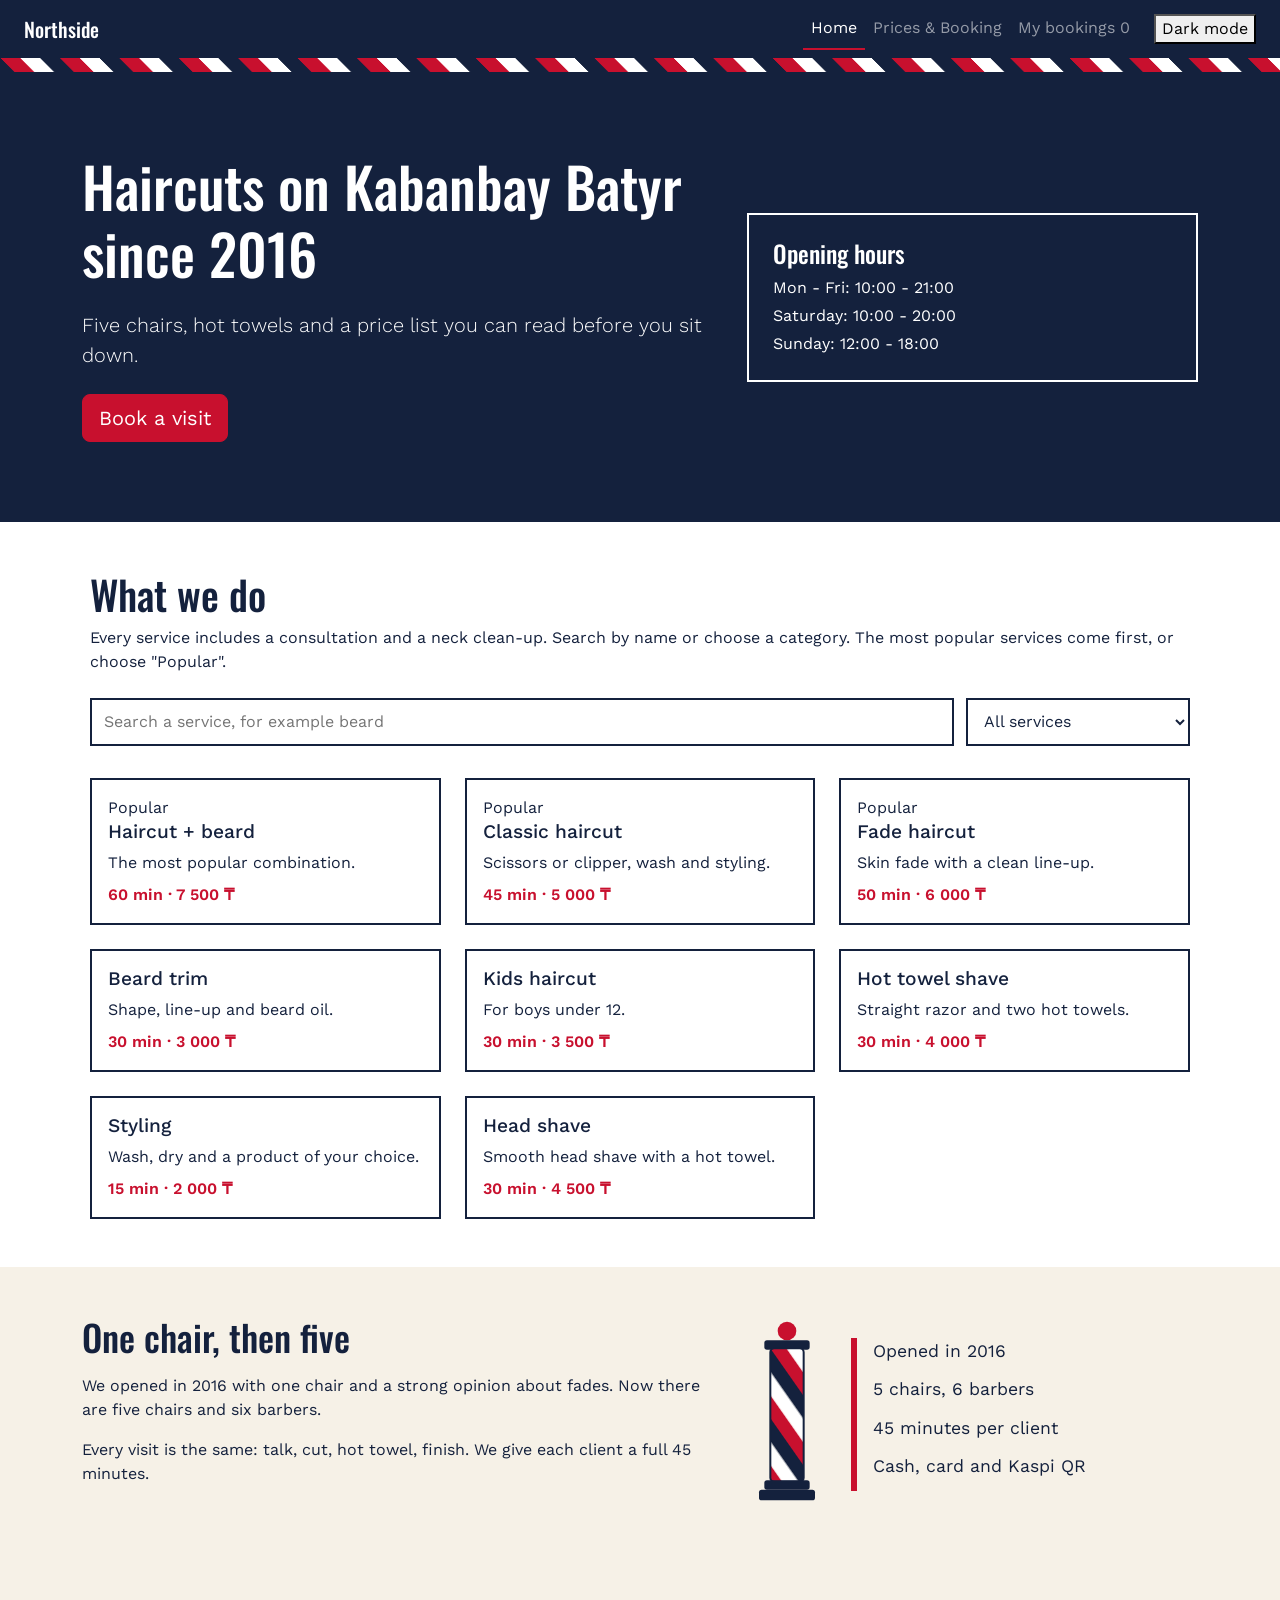
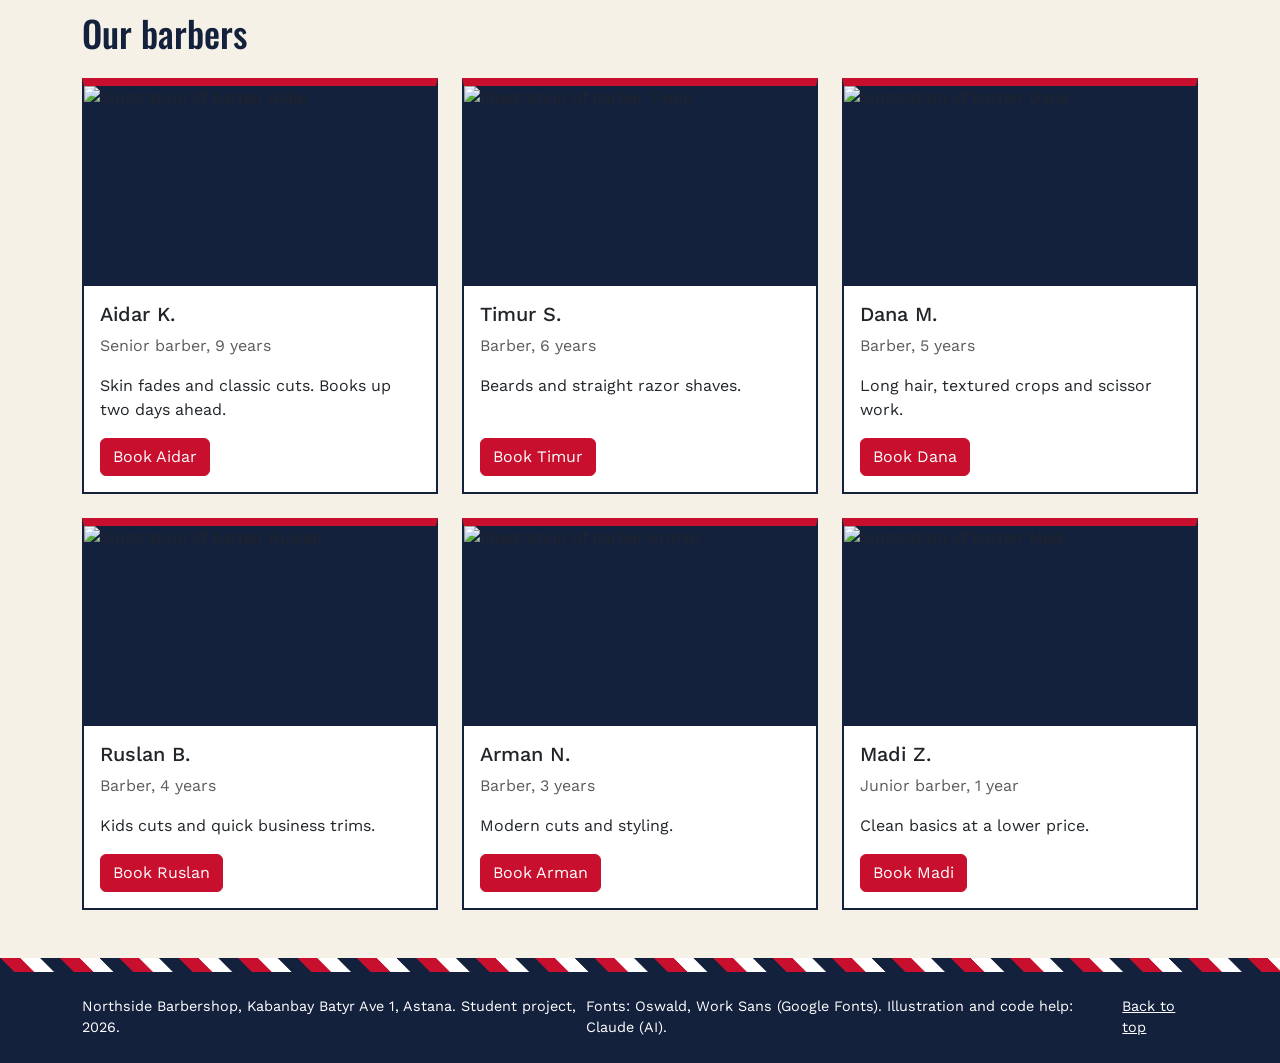
==== commit c4fc3891: "commit html files" ====
--- a/index.html
+++ b/index.html
@@ -8,14 +8,19 @@
   <link href="https://cdn.jsdelivr.net/npm/bootstrap@5.3.3/dist/css/bootstrap.min.css" rel="stylesheet">
   <link rel="icon" type="image/svg+xml" href="images/barber-pole.svg">
   <link rel="stylesheet" href="css/style.css">
+  <script src="js/storage.js"></script>
+  <script src="js/theme.js"></script>
 </head>
 <body>
 
   <!-- ===== NAVBAR (Bootstrap). Same on both pages. Menu button on a phone, links in a row from 768px ===== -->
   <header id="top">
     <nav class="navbar navbar-expand-md navbar-dark bg-dark-blue">
-      <div class="container">
+      <!-- container-fluid = the whole width of the screen: the logo is at the left edge, the links at the right edge -->
+      <div class="container-fluid px-3 px-md-4">
         <a class="navbar-brand" href="index.html">Northside</a>
+        <!-- light / dark mode button: js/theme.js. On a phone it is next to the menu button, from 768px at the right end -->
+        <button class="theme-toggle ms-auto me-2 ms-md-3 me-md-0 order-md-last" type="button" id="theme-toggle">Dark mode</button>
         <button class="navbar-toggler" type="button" data-bs-toggle="collapse" data-bs-target="#menu" aria-label="Menu">
           <span class="navbar-toggler-icon"></span>
         </button>
@@ -23,6 +28,7 @@
           <ul class="navbar-nav ms-auto">
             <li class="nav-item"><a class="nav-link active" href="index.html">Home</a></li>
             <li class="nav-item"><a class="nav-link" href="booking.html">Prices &amp; Booking</a></li>
+            <li class="nav-item"><a class="nav-link" href="bookings.html">My bookings <span class="count" id="booking-count">0</span></a></li>
           </ul>
         </div>
       </div>
@@ -61,11 +67,12 @@
     <section class="services">
       <div class="services-box">
         <h2>What we do</h2>
-        <p class="services-lead">Every service includes a consultation and a neck clean-up. Search by name or choose a category.</p>
+        <p class="services-lead">Every service includes a consultation and a neck clean-up. Search by name or choose a category. The most popular services come first, or choose "Popular".</p>
         <div class="services-tools">
           <input type="search" id="service-search" class="tool" placeholder="Search a service, for example beard" aria-label="Search a service">
           <select id="service-category" class="tool" aria-label="Choose a category">
             <option value="all">All services</option>
+            <option value="top3">Popular</option>
             <option value="haircut">Haircuts</option>
             <option value="beard">Beard and shave</option>
             <option value="styling">Styling</option>
@@ -102,79 +109,79 @@
     </section>
 
     <!-- ===== BARBERS (Bootstrap cards): 1 per row on a phone, 2 from 768px, 3 from 992px ===== -->
-    <section class="py-5 bg-white">
+    <section class="py-5 section-surface">
       <div class="container">
         <h2 class="mb-4">Our barbers</h2>
         <div class="row row-cols-1 row-cols-md-2 row-cols-lg-3 g-4">
 
           <div class="col">
             <div class="card barber h-100">
-              <img src="images/aidar.svg" class="card-img-top barber-photo" alt="Illustration of barber Aidar" width="200" height="200">
+              <img src="images/barbers/aidar.svg" class="card-img-top barber-photo" alt="Illustration of barber Aidar" width="200" height="200">
                 <div class="card-body">
                 <h3 class="h5">Aidar K.</h3>
                 <p class="role">Senior barber, 9 years</p>
                 <p>Skin fades and classic cuts. Books up two days ahead.</p>
-                <a href="booking.html#booking" class="btn btn-red">Book Aidar</a>
-              </div>
-            </div>
-          </div>
-
-          <div class="col">
-            <div class="card barber h-100">
-              <img src="images/timur.svg" class="card-img-top barber-photo" alt="Illustration of barber Timur" width="200" height="200">
+                <a href="booking.html?barber=aidar#booking" class="btn btn-red">Book Aidar</a>
+              </div>
+            </div>
+          </div>
+
+          <div class="col">
+            <div class="card barber h-100">
+              <img src="images/barbers/timur.svg" class="card-img-top barber-photo" alt="Illustration of barber Timur" width="200" height="200">
                 <div class="card-body">
                 <h3 class="h5">Timur S.</h3>
                 <p class="role">Barber, 6 years</p>
                 <p>Beards and straight razor shaves.</p>
-                <a href="booking.html#booking" class="btn btn-red">Book Timur</a>
-              </div>
-            </div>
-          </div>
-
-          <div class="col">
-            <div class="card barber h-100">
-              <img src="images/dana.svg" class="card-img-top barber-photo" alt="Illustration of barber Dana" width="200" height="200">
+                <a href="booking.html?barber=timur#booking" class="btn btn-red">Book Timur</a>
+              </div>
+            </div>
+          </div>
+
+          <div class="col">
+            <div class="card barber h-100">
+              <img src="images/barbers/dana.svg" class="card-img-top barber-photo" alt="Illustration of barber Dana" width="200" height="200">
                 <div class="card-body">
                 <h3 class="h5">Dana M.</h3>
                 <p class="role">Barber, 5 years</p>
                 <p>Long hair, textured crops and scissor work.</p>
-                <a href="booking.html#booking" class="btn btn-red">Book Dana</a>
-              </div>
-            </div>
-          </div>
-
-          <div class="col">
-            <div class="card barber h-100">
-              <img src="images/ruslan.svg" class="card-img-top barber-photo" alt="Illustration of barber Ruslan" width="200" height="200">
+                <a href="booking.html?barber=dana#booking" class="btn btn-red">Book Dana</a>
+              </div>
+            </div>
+          </div>
+
+          <div class="col">
+            <div class="card barber h-100">
+              <img src="images/barbers/ruslan.svg" class="card-img-top barber-photo" alt="Illustration of barber Ruslan" width="200" height="200">
                 <div class="card-body">
                 <h3 class="h5">Ruslan B.</h3>
                 <p class="role">Barber, 4 years</p>
                 <p>Kids cuts and quick business trims.</p>
-                <a href="booking.html#booking" class="btn btn-red">Book Ruslan</a>
-              </div>
-            </div>
-          </div>
-
-          <div class="col">
-            <div class="card barber h-100">
-              <img src="images/arman.svg" class="card-img-top barber-photo" alt="Illustration of barber Arman" width="200" height="200">
+                <a href="booking.html?barber=ruslan#booking" class="btn btn-red">Book Ruslan</a>
+              </div>
+            </div>
+          </div>
+
+          <div class="col">
+            <div class="card barber h-100">
+              <img src="images/barbers/arman.svg" class="card-img-top barber-photo" alt="Illustration of barber Arman" width="200" height="200">
                 <div class="card-body">
                 <h3 class="h5">Arman N.</h3>
                 <p class="role">Barber, 3 years</p>
                 <p>Modern cuts and styling.</p>
-                <a href="booking.html#booking" class="btn btn-red">Book Arman</a>
-              </div>
-            </div>
-          </div>
-
-          <div class="col">
-            <div class="card barber h-100">
-              <img src="images/madi.svg" class="card-img-top barber-photo" alt="Illustration of barber Madi" width="200" height="200">
+                <a href="booking.html?barber=arman#booking" class="btn btn-red">Book Arman</a>
+              </div>
+            </div>
+          </div>
+
+          <div class="col">
+            <div class="card barber h-100">
+              <img src="images/barbers/madi.svg" class="card-img-top barber-photo" alt="Illustration of barber Madi" width="200" height="200">
                 <div class="card-body">
                 <h3 class="h5">Madi Z.</h3>
                 <p class="role">Junior barber, 1 year</p>
                 <p>Clean basics at a lower price.</p>
-                <a href="booking.html#booking" class="btn btn-red">Book Madi</a>
+                <a href="booking.html?barber=madi#booking" class="btn btn-red">Book Madi</a>
               </div>
             </div>
           </div>
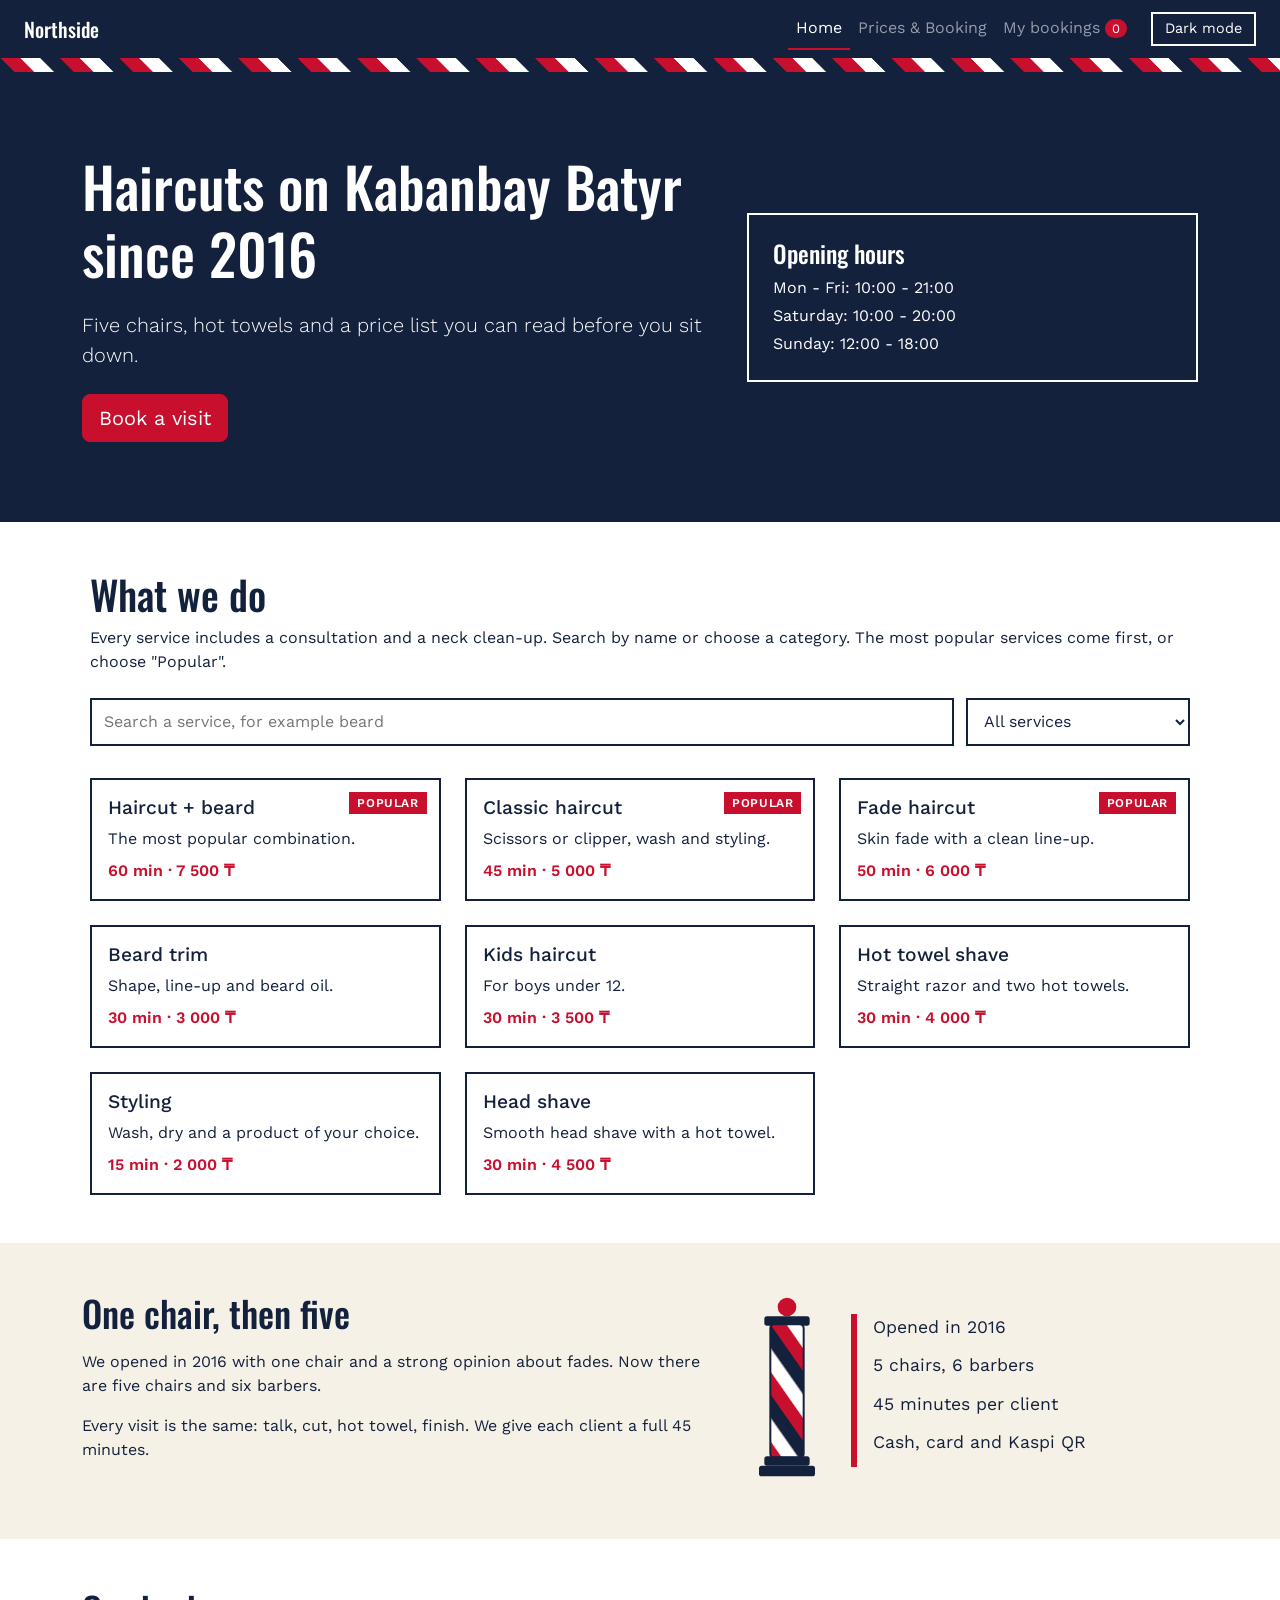
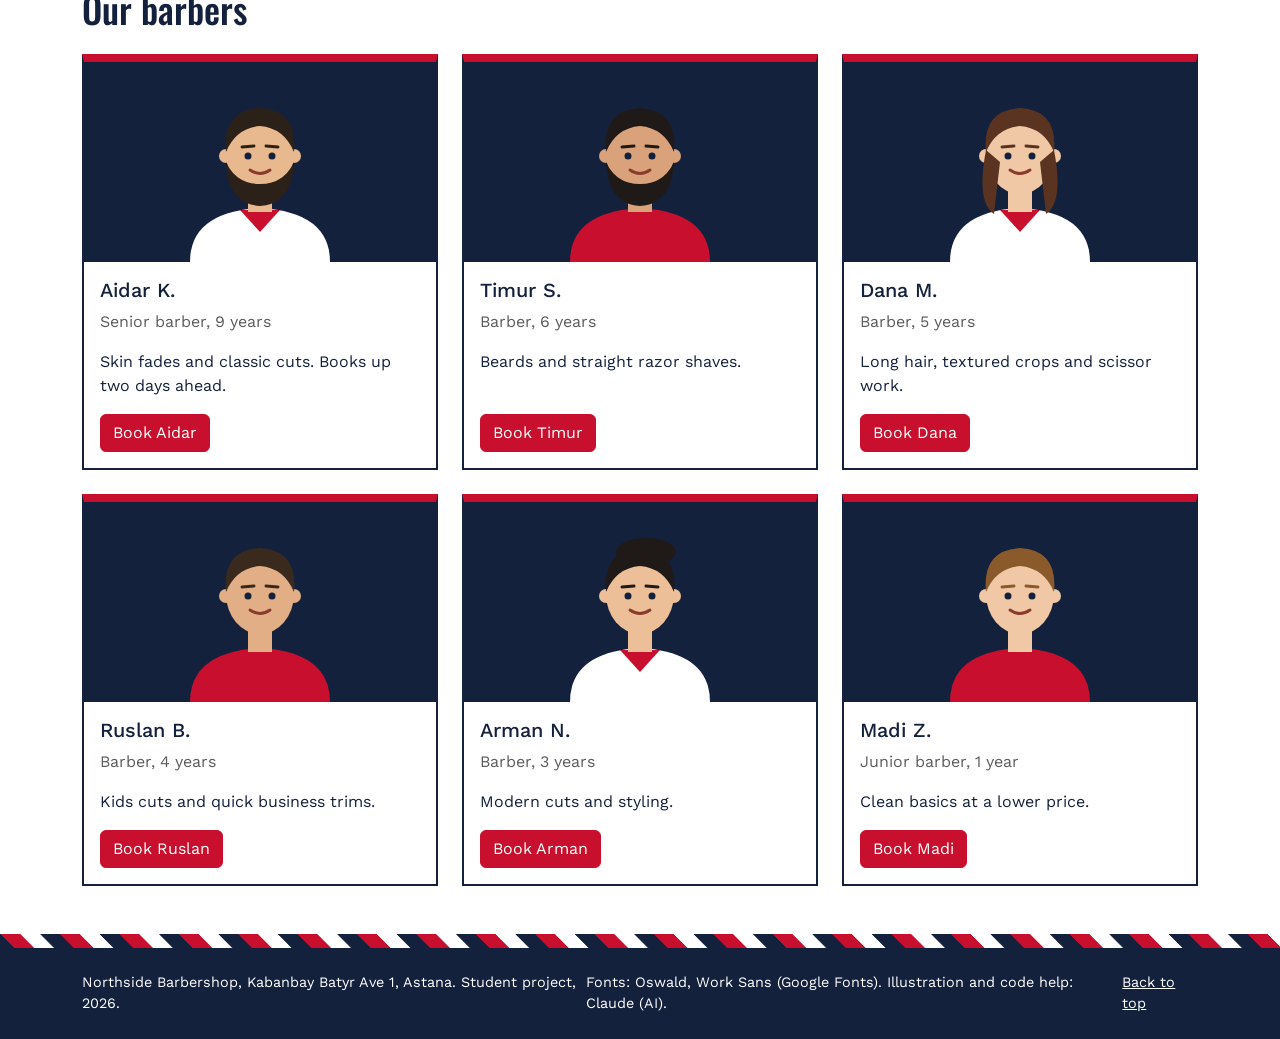
==== commit 3277bfb8: "fixing lag error with darkmode" ====
--- a/index.html
+++ b/index.html
@@ -4,6 +4,10 @@
   <meta charset="UTF-8">
   <meta name="viewport" content="width=device-width, initial-scale=1">
   <title>Northside Barbershop | Astana</title>
+  <meta name="color-scheme" content="light dark">
+  <link rel="preconnect" href="https://fonts.googleapis.com">
+  <link rel="preconnect" href="https://fonts.gstatic.com" crossorigin>
+  <link rel="preconnect" href="https://cdn.jsdelivr.net" crossorigin>
   <link href="https://fonts.googleapis.com/css2?family=Oswald:wght@500&family=Work+Sans:wght@400;600&display=swap" rel="stylesheet">
   <link href="https://cdn.jsdelivr.net/npm/bootstrap@5.3.3/dist/css/bootstrap.min.css" rel="stylesheet">
   <link rel="icon" type="image/svg+xml" href="images/barber-pole.svg">
@@ -20,7 +24,7 @@
       <div class="container-fluid px-3 px-md-4">
         <a class="navbar-brand" href="index.html">Northside</a>
         <!-- light / dark mode button: js/theme.js. On a phone it is next to the menu button, from 768px at the right end -->
-        <button class="theme-toggle ms-auto me-2 ms-md-3 me-md-0 order-md-last" type="button" id="theme-toggle">Dark mode</button>
+        <button class="theme-toggle ms-auto me-2 ms-md-3 me-md-0 order-md-last" type="button" id="theme-toggle" aria-label="Switch to dark mode"></button>
         <button class="navbar-toggler" type="button" data-bs-toggle="collapse" data-bs-target="#menu" aria-label="Menu">
           <span class="navbar-toggler-icon"></span>
         </button>
--- a/css/style.css
+++ b/css/style.css
@@ -2,6 +2,7 @@
    Northside Barbershop - one stylesheet for both pages.
    The order of this file = the order of the page from top to bottom.
 
+   0. Colors as CSS variables (light and dark mode)
    1. Colors and fonts
    2. Navbar and buttons
    3. Stripe (barber pole, animated)
@@ -14,14 +15,61 @@
    10. FAQ
    11. Footer
    12. Endterm: search, focus, form states, messages, picture
+   13. Final: dark mode details, navbar button, My bookings page
    ===================================================== */
+
+/* ---------- 0. Colors as CSS variables ----------
+   Light mode = the values in :root.
+   Dark mode = the same names with other values. They are used when <html> has data-bs-theme="dark"
+   (js/theme.js sets this attribute). All other rules use var(--name), so no color is written twice. */
+:root {
+  --bg: #f6f1e7;           /* page background */
+  --surface: #ffffff;      /* white blocks: sections, cards, table, fields */
+  --surface-alt: #f6f1e7;  /* soft blocks: hover, table footer, messages */
+  --text: #14213d;         /* text color */
+  --muted: #5c5c5c;        /* second text */
+  --line: #14213d;         /* strong borders */
+  --line-soft: #dee2e6;    /* soft borders of fields */
+  --brand: #14213d;        /* navbar, hero, footer, contacts */
+  --red: #c8102e;          /* buttons, lines */
+  --red-text: #c8102e;     /* red text and prices */
+  --focus: #c8102e;        /* outline of the Tab key */
+  --ring: #f2b8c0;         /* glow around the active field */
+  --btn-hover: #14213d;    /* red button on hover */
+  --stripe-white: #ffffff;
+  --stripe-blue: #14213d;
+
+  /* Bootstrap has its own variables: they get my colors too */
+  --bs-body-bg: var(--surface);
+  --bs-body-color: var(--text);
+  --bs-border-color: var(--line-soft);
+  --bs-secondary-color: var(--muted);
+}
+
+[data-bs-theme="dark"] {
+  --bg: #0d1424;
+  --surface: #16213a;
+  --surface-alt: #1f2d4d;
+  --text: #eef1f7;
+  --muted: #b3bccd;
+  --line: #6d80a8;
+  --line-soft: #3a4a6d;
+  --brand: #080e1a;
+  --red: #c8102e;
+  --red-text: #ff7b8f;     /* lighter red: it must be readable on a dark background */
+  --focus: #ff9aa9;
+  --ring: #7d2a3a;
+  --btn-hover: #8f0c24;
+  --stripe-white: #e6e9f0;
+  --stripe-blue: #080e1a;
+}
 
 
 /* ---------- 1. Colors and fonts ---------- */
 body {
   font-family: "Work Sans", Arial, sans-serif;
-  background-color: #f6f1e7;
-  color: #14213d;
+  background-color: var(--bg);
+  color: var(--text);
 }
 
 /* headings use the second font */
@@ -35,24 +83,24 @@
 
 /* ---------- 2. Navbar and buttons ---------- */
 .bg-dark-blue {
-  background-color: #14213d;
+  background-color: var(--brand);
 }
 
 .btn-red {
-  background-color: #c8102e;
-  border-color: #c8102e;
+  background-color: var(--red);
+  border-color: var(--red);
   color: white;
   transition: 0.3s;          /* the color changes smoothly */
 }
 .btn-red:hover {
-  background-color: #14213d;
-  border-color: #14213d;
+  background-color: var(--btn-hover);
+  border-color: var(--btn-hover);
   color: white;
 }
 
 /* link of the current page */
 .nav-link.active {
-  border-bottom: 2px solid #c8102e;
+  border-bottom: 2px solid var(--red);
 }
 
 
@@ -62,9 +110,9 @@
   /* red, white and blue stripes, 14px each */
   background: repeating-linear-gradient(
     45deg,
-    #c8102e 0px, #c8102e 14px,
-    white 14px, white 28px,
-    #14213d 28px, #14213d 42px
+    var(--red) 0px, var(--red) 14px,
+    var(--stripe-white) 14px, var(--stripe-white) 28px,
+    var(--stripe-blue) 28px, var(--stripe-blue) 42px
   );
   background-size: 59.4px 59.4px;               /* size of one pattern */
   animation: stripe-move 1.5s linear infinite;  /* run "stripe-move" again and again */
@@ -78,7 +126,7 @@
 
 /* ---------- 4. Hero ---------- */
 .hero {
-  background-color: #14213d;
+  background-color: var(--brand);
   color: white;
   padding: 3rem 0;
 }
@@ -96,7 +144,7 @@
 
 /* phone: 1 column */
 .services {
-  background-color: white;
+  background-color: var(--surface);
   padding: 3rem 1rem;
 }
 .services-box {
@@ -116,7 +164,7 @@
   margin-top: 2rem;
 }
 .service {
-  border: 2px solid #14213d;
+  border: 2px solid var(--line);
   padding: 1rem;
 }
 .service h3 {
@@ -154,7 +202,7 @@
   list-style: none;
   padding-left: 1rem;
   margin: 0;
-  border-left: 6px solid #c8102e;
+  border-left: 6px solid var(--red);
 }
 .facts li {
   margin-bottom: 0.75rem;
@@ -164,15 +212,15 @@
 
 /* ---------- 7. Barbers (Bootstrap cards with my colors) ---------- */
 .barber {
-  border: 2px solid #14213d;
-  border-top: 8px solid #c8102e;
+  border: 2px solid var(--line);
+  border-top: 8px solid var(--red);
   border-radius: 0;
   transition: 0.3s;
 }
 /* hover: the border and the background change smoothly */
 .barber:hover {
-  border-color: #c8102e;
-  background-color: #f6f1e7;
+  border-color: var(--red);
+  background-color: var(--surface-alt);
 }
 /* Flexbox: the button goes to the bottom of every card */
 .barber .card-body {
@@ -184,7 +232,7 @@
   align-self: flex-start;
 }
 .role {
-  color: #5c5c5c;
+  color: var(--muted);
 }
 
 
@@ -192,32 +240,32 @@
 table {
   width: 100%;
   border-collapse: collapse;
-  background-color: white;
+  background-color: var(--surface);
 }
 th, td {
   padding: 0.75rem;
   text-align: left;
-  border: 1px solid #14213d;
+  border: 1px solid var(--line);
 }
 thead th {
-  background-color: #14213d;
+  background-color: var(--brand);
   color: white;
 }
 td:last-child {
   text-align: right;        /* prices on the right */
 }
 tbody tr:hover {
-  background-color: #f6f1e7;
+  background-color: var(--surface-alt);
 }
 tfoot td {
   font-weight: 600;
-  background-color: #f6f1e7;
+  background-color: var(--surface-alt);
 }
 
 
 /* ---------- 9. Booking: form and contacts ---------- */
 fieldset {
-  border: 2px solid #14213d;
+  border: 2px solid var(--line);
   padding: 1rem 1.25rem;
 }
 legend {
@@ -227,16 +275,16 @@
 /* visible focus: the active field gets a red border */
 .form-control:focus,
 .form-select:focus {
-  border-color: #c8102e;
-  box-shadow: 0 0 0 3px #f2b8c0;
+  border-color: var(--red);
+  box-shadow: 0 0 0 3px var(--ring);
 }
 .form-check-input:checked {
-  background-color: #c8102e;
-  border-color: #c8102e;
+  background-color: var(--red);
+  border-color: var(--red);
 }
 
 .contacts {
-  background-color: #14213d;
+  background-color: var(--brand);
   color: white;
   padding: 1.5rem;
 }
@@ -250,14 +298,14 @@
 
 /* ---------- 10. FAQ (Bootstrap accordion with my colors) ---------- */
 .accordion-button:not(.collapsed) {
-  background-color: #f6f1e7;
-  color: #14213d;
+  background-color: var(--surface-alt);
+  color: var(--text);
 }
 
 
 /* ---------- 11. Footer ---------- */
 footer {
-  background-color: #14213d;
+  background-color: var(--brand);
   color: white;
   padding: 1.5rem 0;
   font-size: 0.9rem;
@@ -275,7 +323,7 @@
 a:focus-visible,
 button:focus-visible,
 .tool:focus-visible {
-  outline: 3px solid #c8102e;
+  outline: 3px solid var(--focus);
   outline-offset: 3px;
 }
 .navbar a:focus-visible,
@@ -283,6 +331,34 @@
 .hero a:focus-visible,
 footer a:focus-visible {
   outline-color: white;     /* red is hard to see on dark blue */
+}
+
+/* Bootstrap sets its own blue focus and a transparent background on .btn:focus and .btn:active.
+   My rules are stronger, so the red buttons keep their color and the focus stays red/white */
+.btn.btn-red:focus,
+.btn.btn-red:focus-visible,
+.btn.btn-red:active {
+  background-color: var(--red);
+  border-color: var(--red);
+  color: white;
+}
+.btn:focus-visible,
+.nav-link:focus-visible {
+  outline: 3px solid var(--focus);
+  outline-offset: 3px;
+  box-shadow: none;
+}
+.navbar .nav-link:focus-visible,
+.hero .btn:focus-visible {
+  outline-color: white;
+}
+.navbar-toggler:focus,
+.accordion-button:focus,
+.form-check-input:focus {
+  box-shadow: 0 0 0 3px var(--ring);
+}
+.form-check-input:focus {
+  border-color: var(--red);
 }
 
 /* services: search field and category (Flexbox) */
@@ -293,15 +369,15 @@
   margin-top: 1.5rem;
 }
 .tool {
-  border: 2px solid #14213d;
+  border: 2px solid var(--line);
   border-radius: 0;
   padding: 0.6rem 0.75rem;
   font: inherit;
-  color: #14213d;
-  background-color: white;
+  color: var(--text);
+  background-color: var(--surface);
 }
 .tool:focus {
-  border-color: #c8102e;
+  border-color: var(--red);
 }
 @media (min-width: 768px) {
   .services-tools { flex-direction: row; }   /* tablet and laptop: in one line */
@@ -311,16 +387,31 @@
 
 /* service cards (made by home.js) */
 .service {
-  transition: 0.3s;
+  transition: border-color 0.3s, background-color 0.3s;   /* not "all": jQuery fades the opacity */
 }
 .service:hover {
-  border-color: #c8102e;
-  background-color: #f6f1e7;
+  border-color: var(--red);
+  background-color: var(--surface-alt);
+}
+.service {
+  position: relative;
+}
+.badge-popular {
+  position: absolute;
+  top: 0.75rem;
+  right: 0.75rem;
+  background-color: var(--red);
+  color: #fff;
+  font-size: 0.75rem;
+  font-weight: 600;
+  text-transform: uppercase;
+  letter-spacing: 0.05em;
+  padding: 0.15rem 0.5rem;
 }
 .service .service-meta {
   margin-top: 0.5rem;
   font-weight: 600;
-  color: #c8102e;
+  color: var(--red-text);
 }
 .no-result {
   text-align: center;
@@ -331,16 +422,16 @@
 /* form: error state (the classes is-invalid / invalid-feedback are from Bootstrap) */
 .form-control.is-invalid,
 .form-select.is-invalid {
-  border-color: #c8102e;
+  border-color: var(--red);
 }
 .invalid-feedback {
-  color: #c8102e;
+  color: var(--red-text);
   font-weight: 600;
 }
 
 /* price under the service field */
 .summary {
-  border-left: 6px solid #c8102e;
+  border-left: 6px solid var(--red);
   padding-left: 1rem;
   font-weight: 600;
   margin-bottom: 1rem;
@@ -351,16 +442,16 @@
   display: none;
   margin-top: 1.5rem;
   padding: 1rem 1.25rem;
-  background-color: #f6f1e7;
-  border: 2px solid #14213d;
-  border-left: 8px solid #c8102e;
+  background-color: var(--surface-alt);
+  border: 2px solid var(--line);
+  border-left: 8px solid var(--red);
 }
 
 /* barber pictures: the picture has the same dark blue background as the strip around it */
 .barber-photo {
   height: 200px;
   object-fit: contain;
-  background-color: #14213d;
+  background-color: #14213d;   /* the same blue as in the SVG pictures */
   border-radius: 0;
 }
 
@@ -376,6 +467,145 @@
 }
 
 
+/* ---------- 13. Final: dark mode details, navbar button, My bookings page ---------- */
+
+/* Bootstrap parts that need my colors in both modes */
+.barber {
+  --bs-card-bg: var(--surface);
+  --bs-card-color: var(--text);
+}
+.accordion {
+  --bs-accordion-bg: var(--surface);
+  --bs-accordion-color: var(--text);
+  --bs-accordion-border-color: var(--line-soft);
+  --bs-accordion-btn-color: var(--text);
+  --bs-accordion-btn-bg: var(--surface);
+  --bs-accordion-active-bg: var(--surface-alt);
+  --bs-accordion-active-color: var(--text);
+}
+.form-control,
+.form-select {
+  background-color: var(--surface);
+  color: var(--text);
+}
+.section-surface {
+  background-color: var(--surface);     /* replaces the Bootstrap class bg-white, which is always white */
+}
+.note {
+  color: var(--muted);
+  font-size: 0.9rem;
+}
+.success-box a {
+  color: var(--red-text);
+  font-weight: 600;
+}
+
+/* light / dark button in the navbar */
+.theme-toggle {
+  background-color: transparent;
+  color: white;
+  border: 2px solid white;
+  padding: 0.25rem 0.75rem;
+  font: inherit;
+  font-size: 0.9rem;
+  transition: 0.3s;
+}
+.theme-toggle:hover {
+  background-color: var(--red);
+  border-color: var(--red);
+}
+.theme-toggle:focus-visible {
+  outline: 3px solid white;
+  outline-offset: 3px;
+}
+
+/* the number of bookings in the navbar */
+.count {
+  display: inline-block;
+  min-width: 1.4rem;
+  padding: 0 0.4rem;
+  background-color: var(--red);
+  color: white;
+  border-radius: 1rem;
+  font-size: 0.8rem;
+  text-align: center;
+}
+
+/* My bookings: the counter and the "Clear all" button (Flexbox) */
+.bookings-bar {
+  display: flex;
+  flex-wrap: wrap;
+  justify-content: space-between;
+  align-items: center;
+  gap: 1rem;
+  margin-bottom: 1.5rem;
+}
+.bookings-summary {
+  margin: 0;
+  font-weight: 600;
+  font-size: 1.1rem;
+}
+
+/* My bookings: the cards (Grid): 1 column on a phone, 2 from 768px */
+.bookings-list {
+  display: grid;
+  grid-template-columns: 1fr;
+  gap: 1rem;
+}
+@media (min-width: 768px) {
+  .bookings-list { grid-template-columns: 1fr 1fr; }
+}
+.booking-card {
+  display: flex;
+  flex-direction: column;
+  gap: 0.25rem;
+  padding: 1rem 1.25rem;
+  background-color: var(--surface);
+  border: 2px solid var(--line);
+  border-top: 8px solid var(--red);
+  transition: border-color 0.3s, background-color 0.3s;   /* not "all": jQuery fades the opacity */
+}
+.booking-card:hover {
+  border-color: var(--red);
+  background-color: var(--surface-alt);
+}
+.booking-card h3 {
+  font-size: 1.2rem;
+  margin: 0;
+}
+.booking-card p {
+  margin: 0;
+}
+.booking-price {
+  font-weight: 600;
+  color: var(--red-text);
+}
+.btn-remove {
+  align-self: flex-start;
+  margin-top: 0.75rem;
+  background-color: transparent;
+  color: var(--text);
+  border: 2px solid var(--line);
+  border-radius: 0;
+  transition: border-color 0.3s, color 0.3s;
+}
+.btn.btn-remove:hover,
+.btn.btn-remove:focus-visible,
+.btn.btn-remove:active {
+  background-color: transparent;
+  color: var(--red-text);
+  border-color: var(--red);
+}
+
+/* My bookings: the empty state */
+.empty-box {
+  text-align: center;
+  padding: 2rem 1rem;
+  background-color: var(--surface);
+  border: 2px dashed var(--line);
+}
+
+
 /* ---------- Bigger screens (laptop, from 992px) ---------- */
 @media (min-width: 992px) {
   h1 { font-size: 3.5rem; }
